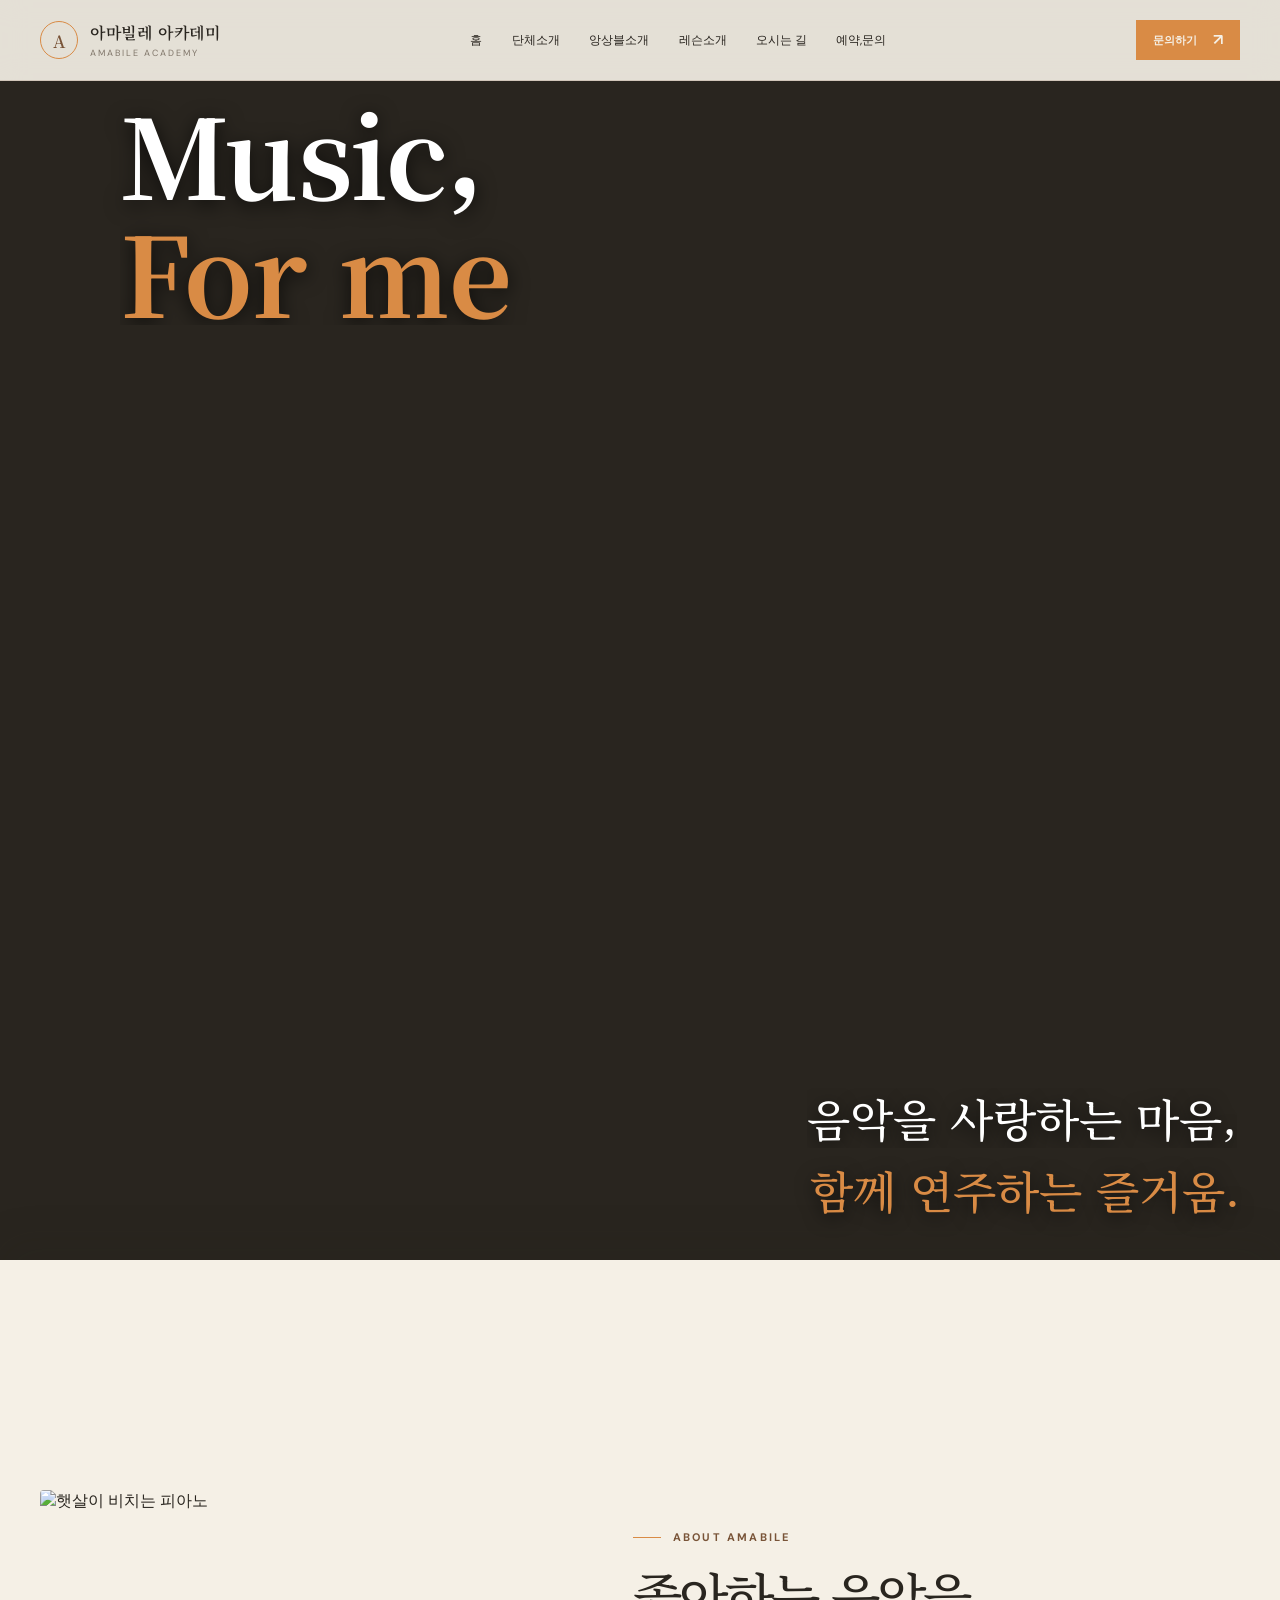
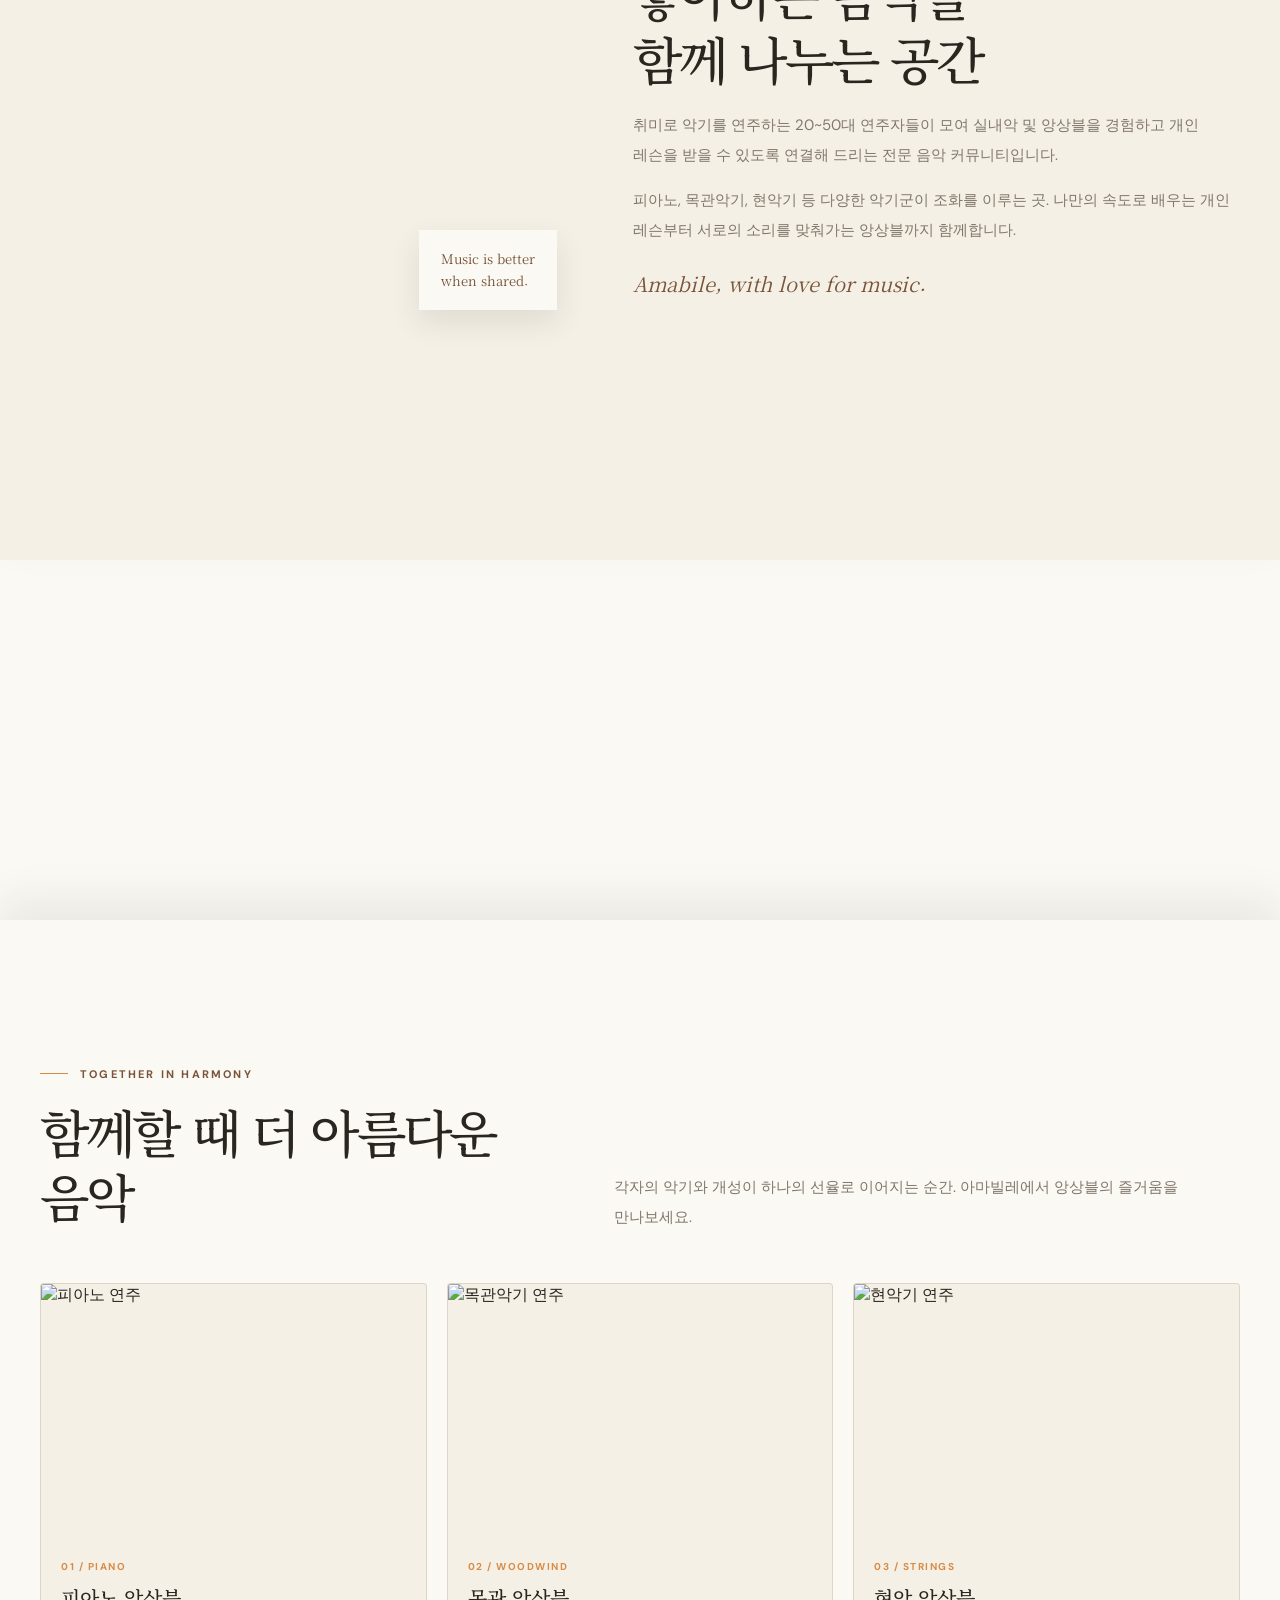
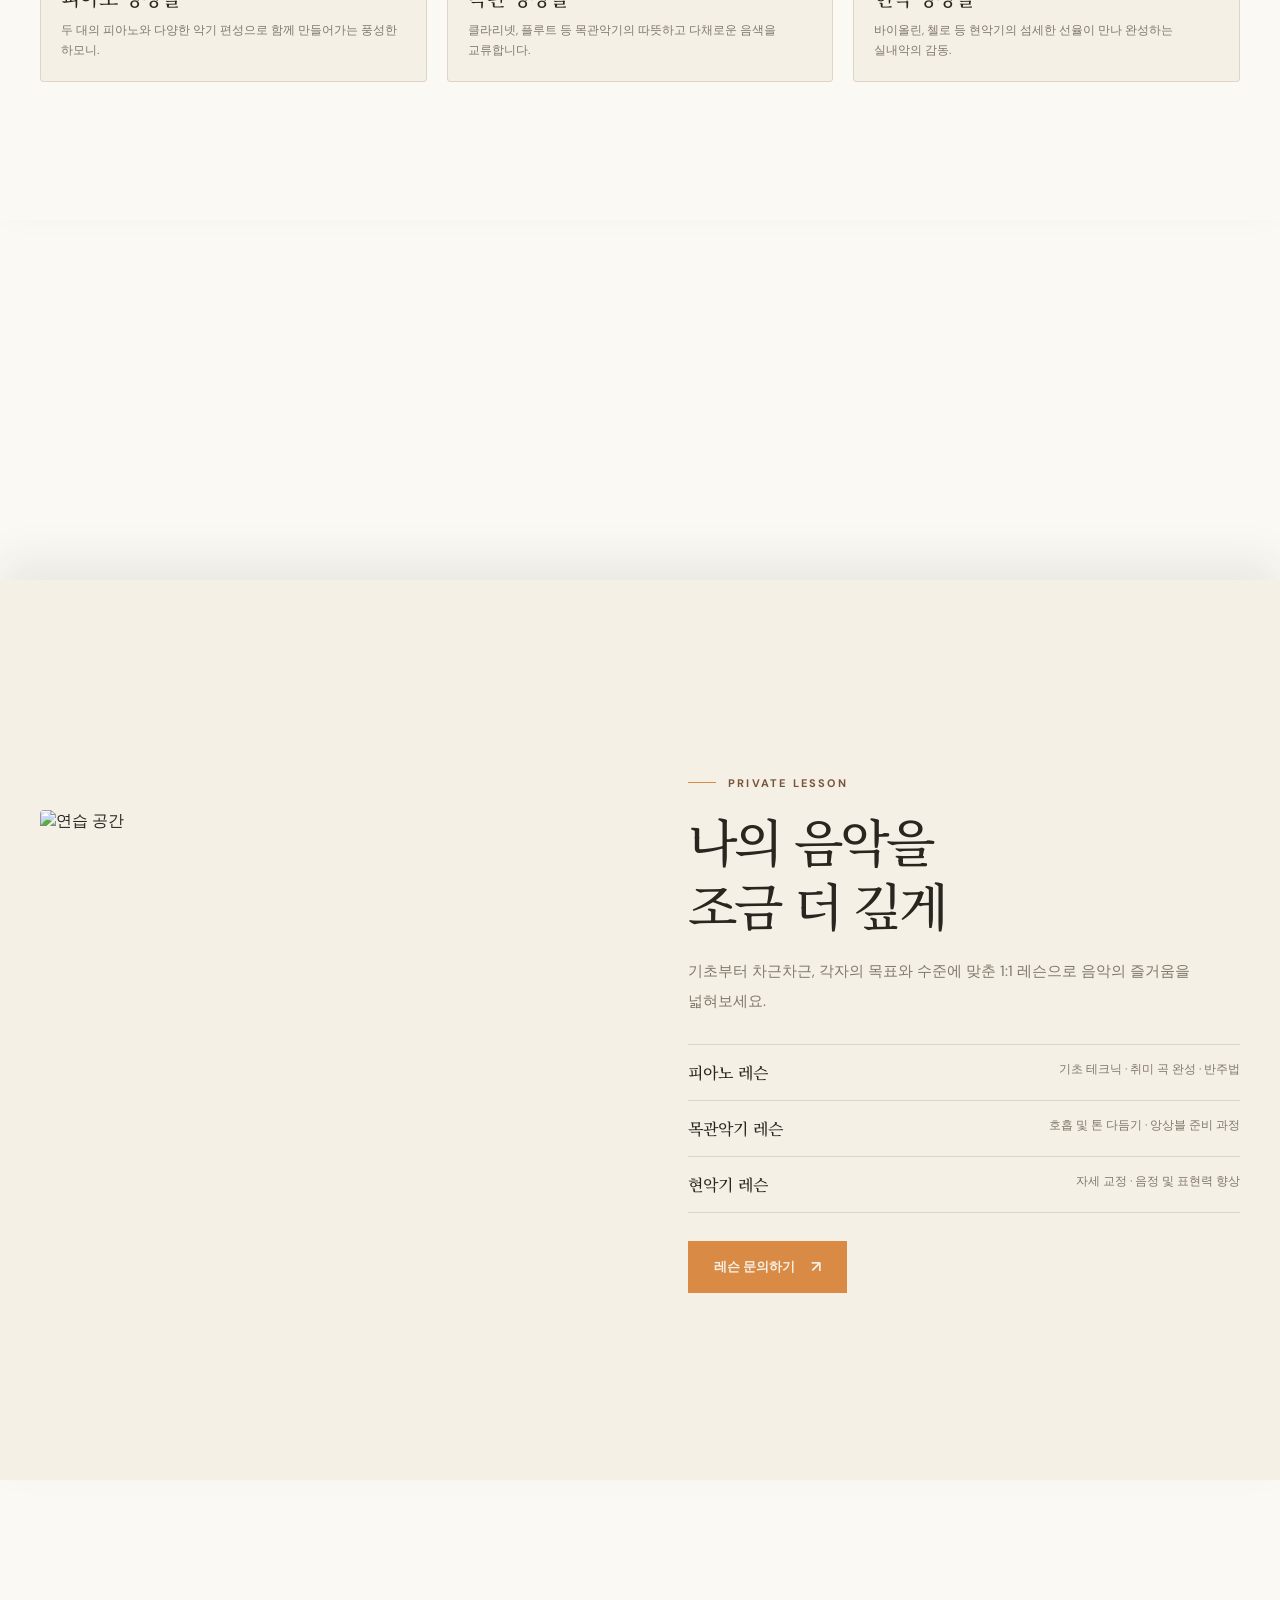
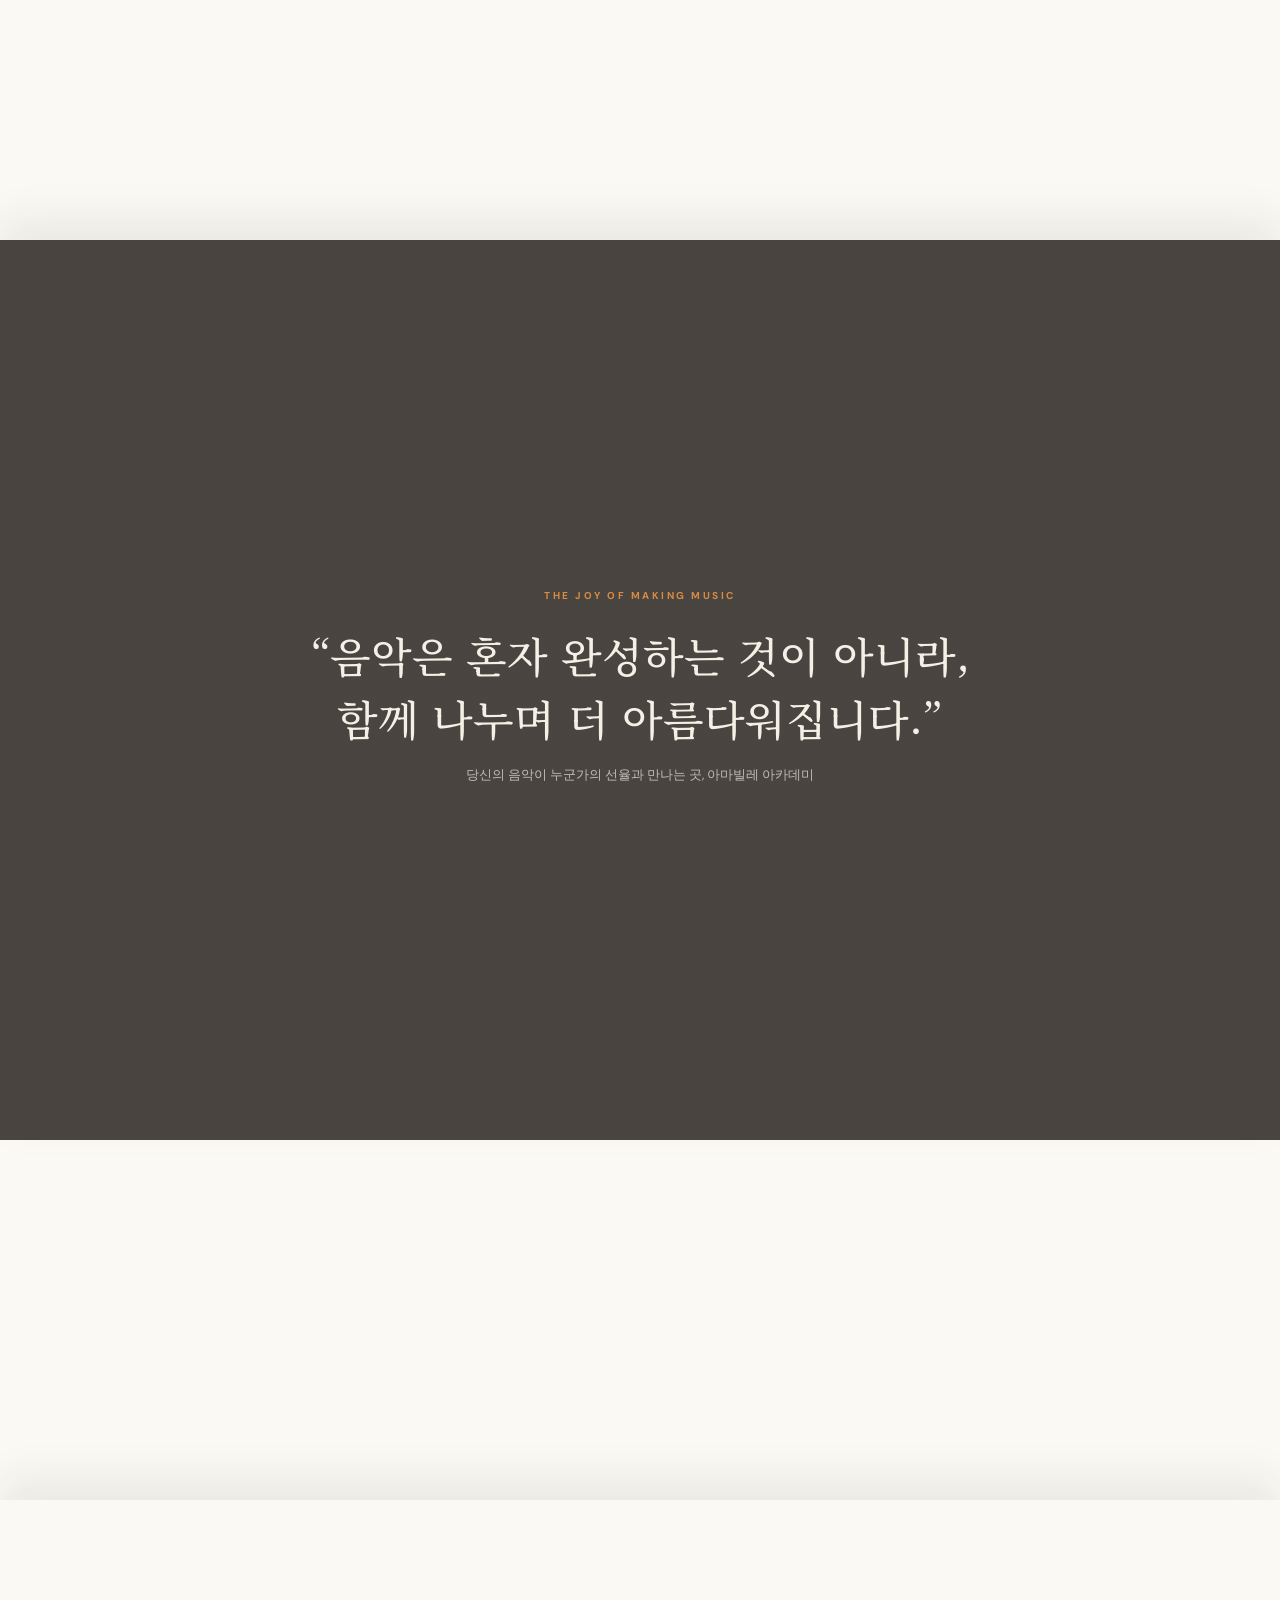
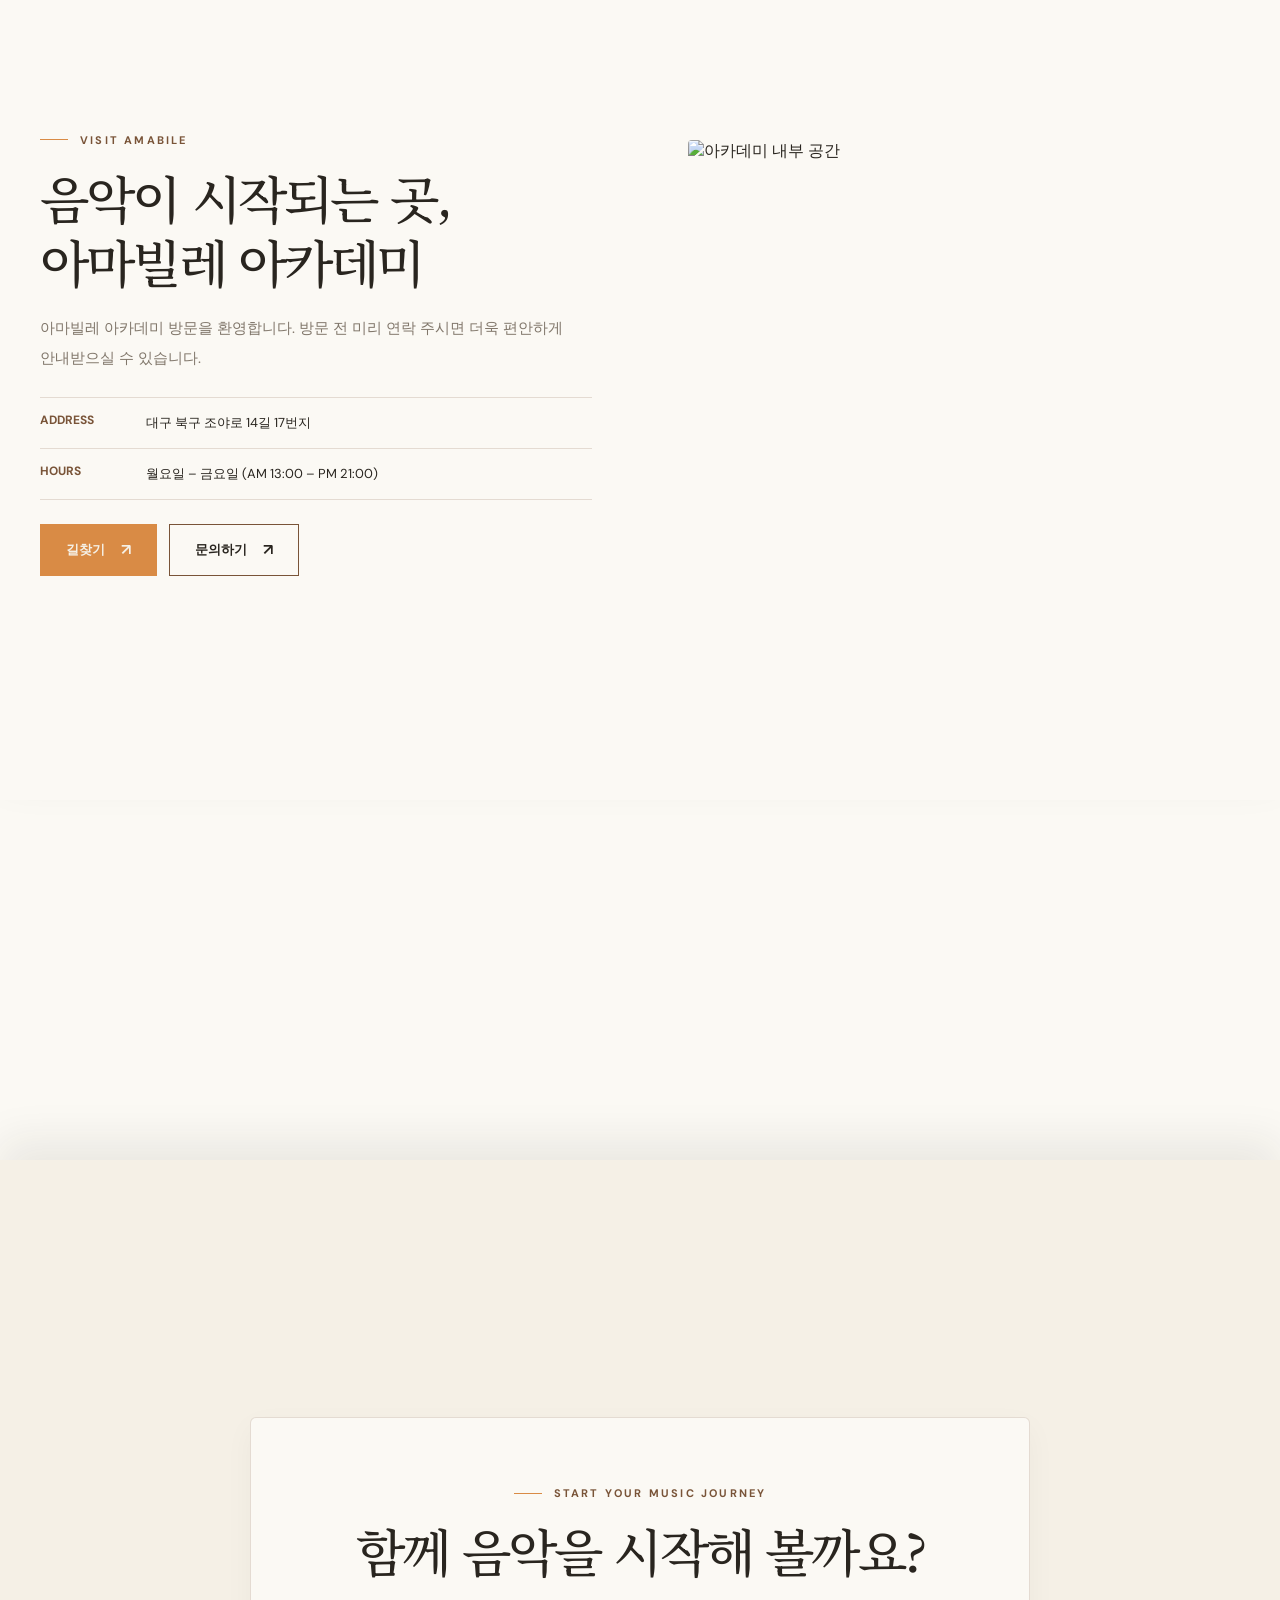
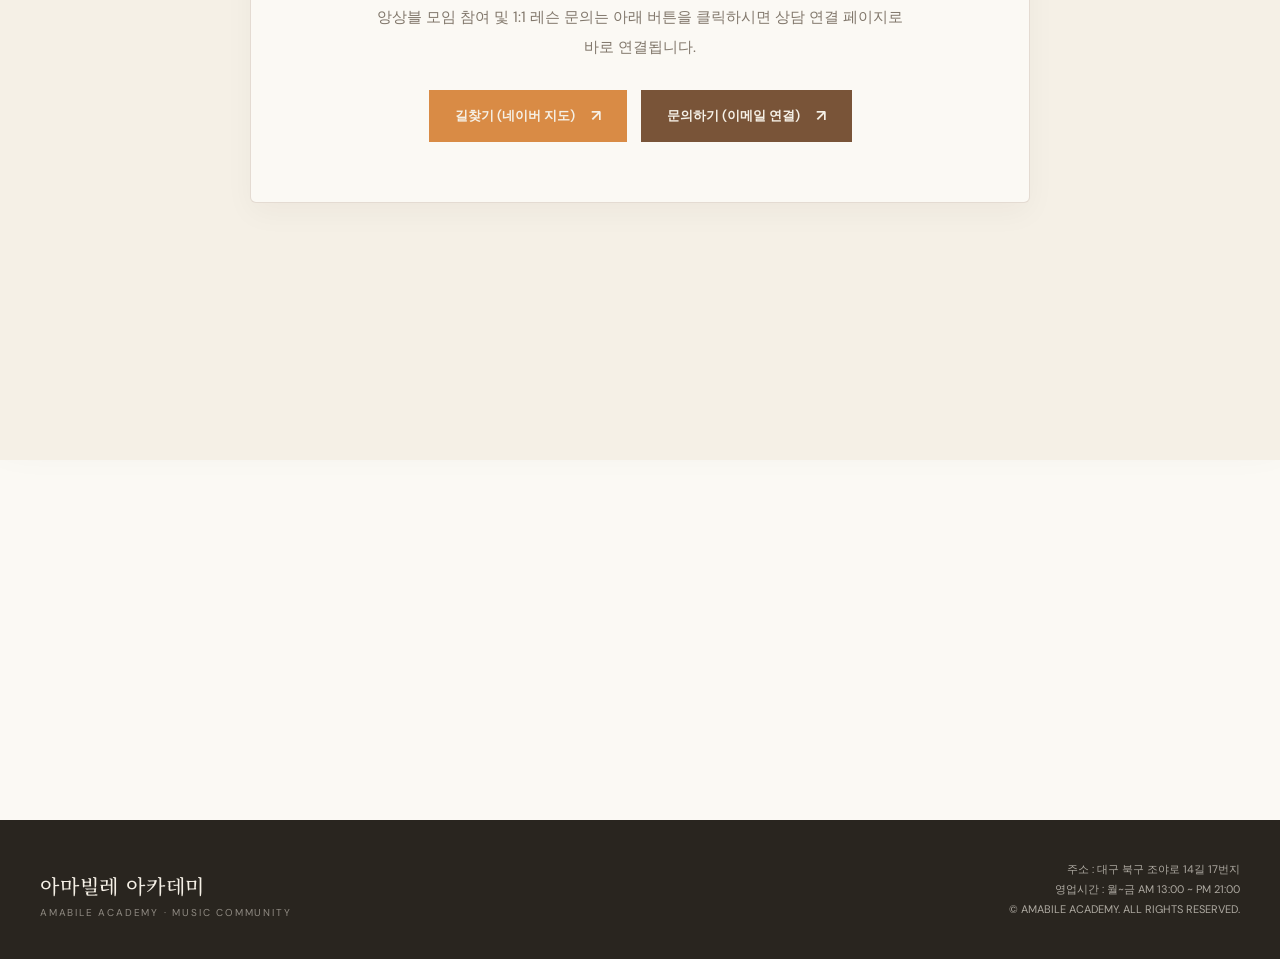
==== index2.html @ b3dcb55d "first commit" ====
<!DOCTYPE html>
<html lang="ko">
<head>
  <meta charset="UTF-8">
  <meta name="viewport" content="width=device-width, initial-scale=1.0">
  <meta name="description" content="아마빌레 아카데미 - 함께 연주하고 배우며 음악을 즐기는 공간">
  <title>아마빌레 아카데미 | AMABILE ACADEMY</title>
  <style>
    @import url('https://fonts.googleapis.com/css2?family=DM+Sans:ital,wght@0,400;0,500;0,700;0,900;1,400&family=Noto+Serif+KR:wght@400;500;600;700;900&display=swap');

    :root {
      --ivory: #F5F0E6;
      --paper: #FBF9F4;
      --charcoal-brown: #29251F;
      --wood-brown: #795438;
      --amber-orange: #D98B45;
      --muted: #81776B;
      --line: rgba(121, 84, 56, .18);
      --serif: "Noto Serif KR", serif;
      --sans: "DM Sans", "Noto Sans KR", sans-serif;
    }

    * { box-sizing: border-box; }
    html { scroll-behavior: smooth; }
    body {
      margin: 0;
      color: var(--charcoal-brown);
      background: var(--paper);
      font-family: var(--sans);
      word-break: keep-all;
      overflow-x: hidden;
    }
    a { color: inherit; text-decoration: none; }
    img { display: block; width: 100%; object-fit: cover; }
    .wrap { width: min(1200px, calc(100% - 64px)); margin: 0 auto; }

    .eyebrow {
      display: inline-flex; align-items: center; gap: 12px;
      color: var(--wood-brown); font-size: 11px; letter-spacing: .2em;
      font-weight: 700; text-transform: uppercase;
    }
    .eyebrow::before { content: ""; width: 28px; height: 1px; background: var(--amber-orange); }

    .section-title {
      margin: 18px 0 20px; font: 500 clamp(32px, 4vw, 54px)/1.25 var(--serif);
      letter-spacing: -.055em; color: var(--charcoal-brown);
    }
    .section-copy { color: var(--muted); font-size: 15px; line-height: 2; }

    .button {
      display: inline-flex; justify-content: center; align-items: center; gap: 16px;
      min-height: 52px; padding: 0 25px; border: 1px solid var(--wood-brown);
      background: var(--wood-brown); color: var(--ivory); font-size: 13px; font-weight: 600;
      transition: .25s ease; cursor: pointer;
    }
    .button:hover { background: var(--amber-orange); border-color: var(--amber-orange); transform: translateY(-3px); }
    .button.light { background: transparent; color: var(--charcoal-brown); }
    .button.light:hover { color: var(--ivory); background: var(--charcoal-brown); border-color: var(--charcoal-brown); }
    .button.accent { background: var(--amber-orange); border-color: var(--amber-orange); }
    .button.accent:hover { background: var(--wood-brown); border-color: var(--wood-brown); }
    .arrow { font-size: 16px; line-height: 1; }

    /* FIXED HEADER */
    .header {
      position: fixed; top: 0; left: 0; width: 100%; z-index: 100;
      background: rgba(245, 240, 230, .92); border-bottom: 1px solid var(--line);
      backdrop-filter: blur(14px);
    }
    .header-inner {
      min-height: 80px; display: flex; justify-content: space-between;
      align-items: center; gap: 28px;
    }
    .brand { display: flex; align-items: center; gap: 12px; flex-shrink: 0; }
    .brand-mark {
      width: 38px; height: 38px; display: grid; place-items: center;
      border: 1px solid var(--amber-orange); border-radius: 50%;
      color: var(--wood-brown); font: 600 17px var(--serif);
    }
    .brand-name { font: 600 16px var(--serif); letter-spacing: .04em; color: var(--charcoal-brown); }
    .brand-sub { display: block; margin-top: 3px; color: var(--muted); font: 9px var(--sans); letter-spacing: .22em; }
    .nav { display: flex; align-items: center; gap: clamp(15px, 2.3vw, 32px); }
    .nav a { position: relative; font-size: 12px; color: var(--charcoal-brown); transition: color .2s; white-space: nowrap; padding: 8px 0; }
    .nav a::after {
      content: ""; position: absolute; left: 0; bottom: 2px; width: 100%; height: 1px;
      background: var(--amber-orange); transform: scaleX(0); transform-origin: right; transition: transform .35s ease;
    }
    .nav a:hover::after { transform: scaleX(1); transform-origin: left; }
    .nav a:hover { color: var(--amber-orange); }
    .header-cta { min-height: 40px; padding: 0 16px; font-size: 11px; white-space: nowrap; }

    /* ===================================================
       OSPLY-STYLE PURE CSS PINNED SCREEN STACKING
       =================================================== */
    .pin-track {
      position: relative;
      height: 140vh;
    }

    .pinned-section {
      position: sticky;
      top: 0;
      height: 100vh;
      width: 100%;
      overflow: hidden;
      display: flex;
      box-shadow: 0 -20px 40px rgba(41, 37, 31, 0.08);
    }

    #home-track { z-index: 1; }
    #about-track { z-index: 2; }
    #ensemble-track { z-index: 3; }
    #lesson-track { z-index: 4; }
    #quote-track { z-index: 5; }
    #location-track { z-index: 6; }
    #contact-track { z-index: 7; }

    /* ===================================================
       1. HERO SECTION (FULL SCREEN EDGE-TO-EDGE MUSIC MASK)
       =================================================== */
    .hero {
      color: #FFF;
      background: var(--charcoal-brown);
      width: 100%; height: 100%;
      position: relative;
    }

    /* [요청 1 반영] M의 왼쪽 끝과 C의 오른쪽 끝이 화면 양 끝에 딱 맞도록 극대화된 MUSIC 글자 */
    .music-giant-container {
      position: absolute;
      inset: 0;
      display: flex;
      justify-content: center;
      align-items: center;
      z-index: 1;
      pointer-events: none;
      width: 100vw;
    }

    .music-giant-text {
      font-family: 'DM Sans', sans-serif;
      font-weight: 900;
      /* M과 C의 양끝이 뷰포트 가장자리에 닿는 초대형 크기 및 꽉 채움 비율 */
      font-size: clamp(280px, 50vw, 750px);
      line-height: 0.7;
      letter-spacing: -0.07em;
      text-transform: uppercase;
      text-align: center;
      width: 100vw;

      /* Pure CSS Background Clip Hack */
      background-size: cover;
      background-position: center;
      -webkit-background-clip: text;
      -webkit-text-fill-color: transparent;
      background-clip: text;
      color: transparent;

      /* 2초 주기로 4장의 고화질 사진이 무한 교체되는 애니메이션 */
      animation: giantBgSlide 8s infinite ease-in-out;
    }

    @keyframes giantBgSlide {
      0%, 20% {
        background-image: url("https://images.unsplash.com/photo-1520523839897-bd0b52f945a0?auto=format&fit=crop&w=2200&q=88");
      }
      25%, 45% {
        background-image: url("https://images.unsplash.com/photo-1507838153414-b4b713384a76?auto=format&fit=crop&w=2200&q=88");
      }
      50%, 70% {
        background-image: url("https://images.unsplash.com/photo-1612225330812-01a9c6b355ec?auto=format&fit=crop&w=2200&q=88");
      }
      75%, 95% {
        background-image: url("https://images.unsplash.com/photo-1524368535928-5b5e00ddc76b?auto=format&fit=crop&w=2200&q=88");
      }
      100% {
        background-image: url("https://images.unsplash.com/photo-1520523839897-bd0b52f945a0?auto=format&fit=crop&w=2200&q=88");
      }
    }

    /* [요청 2 반영] 위젯 X축 우측 이동 (left: 120px) & 두 번째 줄 글자 크기를 첫 줄과 동일하게 조정 (110px) */
    .hero-top-left-widget {
      position: absolute;
      top: 100px; /* Y축 그대로 유지 */
      left: 120px; /* X축 우측으로 이동 */
      z-index: 10;
      text-align: left;
      color: #FFFFFF;
      font-family: var(--serif);
      pointer-events: none;
    }

    .fixed-music-title {
      font-size: 110px; /* 첫 번째 줄 110px */
      font-weight: 700;
      letter-spacing: -.02em;
      line-height: 0.95;
      text-shadow: 0 4px 20px rgba(0,0,0,0.7);
    }

    .rotating-text-box {
      margin-top: 10px;
      height: 110px; /* 첫 번째 줄과 동일한 높이 110px 지정 */
      overflow: hidden;
      position: relative;
    }

    .rotating-text-list {
      display: flex;
      flex-direction: column;
      animation: rotateTextLoop110px 8s infinite ease-in-out;
    }

    .rotating-item {
      height: 110px;
      line-height: 110px;
      font-family: var(--serif); /* 첫 번째 줄과 균형감 있는 폰트 서체 */
      font-size: 110px; /* 첫 번째 줄과 100% 동일한 글자 크기 */
      font-weight: 700;
      color: var(--amber-orange);
      letter-spacing: -.01em;
      text-shadow: 0 4px 20px rgba(0,0,0,0.7);
    }

    /* 110px 높이 단위로 2초 간격 순환하는 Keyframes */
    @keyframes rotateTextLoop110px {
      0%, 20% { transform: translateY(0); }
      25%, 45% { transform: translateY(-110px); }
      50%, 70% { transform: translateY(-220px); }
      75%, 95% { transform: translateY(-330px); }
      100% { transform: translateY(0); }
    }

    /* H1 문구: 오른쪽 하단 배치 & 스크롤 시 타이핑 반응 효과 */
    .hero-bottom-right-h1 {
      position: absolute;
      right: 40px;
      bottom: 40px;
      z-index: 5;
      text-align: right;
      max-width: 650px;
    }

    .hero-bottom-right-h1 h1 {
      margin: 0;
      font-family: var(--serif);
      font-size: clamp(24px, 3.5vw, 48px);
      font-weight: 500;
      line-height: 1.35;
      color: #FFFFFF;
      text-shadow: 0 4px 18px rgba(0,0,0,0.7);
    }

    .h1-line1 {
      display: inline-block;
      white-space: nowrap;
      overflow: hidden;
      border-right: 3px solid var(--amber-orange);
      width: 0;
      animation: typingLine 2.2s steps(16, end) 0.3s forwards, blinkCursor 0.75s step-end 3 forwards;
    }

    .h1-line2 {
      display: block;
      color: var(--amber-orange);
      font-style: normal;
      opacity: 0;
      transform: translateY(20px);
      animation: smoothFadeUp 1.6s cubic-bezier(0.16, 1, 0.3, 1) 2.0s forwards;
    }

    @keyframes typingLine { from { width: 0; } to { width: 100%; } }
    @keyframes blinkCursor { from, to { border-color: transparent; } 50% { border-color: var(--amber-orange); } }
    @keyframes smoothFadeUp { from { opacity: 0; transform: translateY(20px); } to { opacity: 1; transform: translateY(0); } }

    /* 2. ABOUT (단체소개) */
    .intro { background: var(--ivory); width: 100%; align-items: center; }
    .intro-grid { display: grid; grid-template-columns: .9fr 1.1fr; gap: 8%; align-items: center; }
    .intro-image { position: relative; height: 440px; }
    .intro-image img { height: 100%; border-radius: 4px; }
    .image-caption {
      position: absolute; right: -20px; bottom: 20px; padding: 18px 22px;
      background: var(--paper); color: var(--wood-brown); font: 13px/1.7 var(--serif);
      box-shadow: 0 12px 30px rgba(41,37,31,.1);
    }
    .intro-signature { margin-top: 24px; color: var(--wood-brown); font: italic 20px var(--serif); }

    /* 3. ENSEMBLE (앙상블소개) */
    .ensemble { background: var(--paper); width: 100%; align-items: center; }
    .section-head { display: flex; justify-content: space-between; align-items: end; gap: 30px; margin-bottom: 36px; }
    .ensemble-grid { display: grid; grid-template-columns: repeat(3, 1fr); gap: 20px; }
    .ensemble-card { overflow: hidden; background: var(--ivory); border-radius: 4px; transition: transform .4s ease; border: 1px solid var(--line); }
    .ensemble-card:hover { transform: translateY(-8px); }
    .ensemble-card img { height: 250px; }
    .card-info { padding: 20px; }
    .card-index { color: var(--amber-orange); font-size: 10px; letter-spacing: .15em; font-weight: 700; }
    .card-info h3 { margin: 8px 0; font: 500 20px var(--serif); color: var(--charcoal-brown); }
    .card-info p { margin: 0; color: var(--muted); font-size: 12px; line-height: 1.7; }

    /* 4. LESSON (레슨소개) */
    .lesson { background: var(--ivory); width: 100%; align-items: center; }
    .lesson-grid { display: grid; grid-template-columns: 1fr 1fr; gap: 8%; align-items: center; }
    .lesson-photo { height: 440px; }
    .lesson-photo img { height: 100%; border-radius: 4px; }
    .lesson-list { margin: 28px 0; border-top: 1px solid var(--line); }
    .lesson-item { display: flex; justify-content: space-between; padding: 16px 0; border-bottom: 1px solid var(--line); }
    .lesson-item strong { font: 500 16px var(--serif); color: var(--charcoal-brown); }
    .lesson-item span { color: var(--muted); font-size: 12px; }

    /* 5. QUOTE BANNER */
    .quote {
      width: 100%; text-align: center; color: var(--ivory); align-items: center;
      background: linear-gradient(rgba(41,37,31,.85), rgba(41,37,31,.85)),
      url("https://images.unsplash.com/photo-1511379938547-c1f69419868d?auto=format&fit=crop&w=1800&q=85") center/cover;
    }
    .quote small { color: var(--amber-orange); letter-spacing: .25em; font-size: 10px; font-weight: 700; }
    .quote blockquote { max-width: 800px; margin: 20px auto 16px; font: 500 clamp(24px, 3.5vw, 42px)/1.5 var(--serif); }
    .quote p { color: rgba(245,240,230,.7); font-size: 13px; }

    /* 6. LOCATION (오시는 길) */
    .location { background: var(--paper); width: 100%; align-items: center; }
    .contact-grid { display: grid; grid-template-columns: 1fr 1fr; gap: 8%; align-items: center; }
    .contact-photo { height: 420px; }
    .contact-photo img { height: 100%; border-radius: 4px; }
    .info-list { margin: 24px 0; border-top: 1px solid var(--line); }
    .info-row { display: grid; grid-template-columns: 90px 1fr; gap: 16px; padding: 14px 0; border-bottom: 1px solid var(--line); }
    .info-row b { color: var(--wood-brown); font-size: 12px; }
    .info-row span { color: var(--charcoal-brown); font-size: 13px; line-height: 1.7; }
    .contact-actions { display: flex; gap: 12px; margin-top: 24px; }

    /* 7. CONTACT & RESERVATION (예약,문의) */
    .contact-box { background: var(--ivory); width: 100%; text-align: center; align-items: center; }
    .contact-card {
      background: var(--paper); border: 1px solid var(--line); border-radius: 6px;
      padding: 60px 40px; max-width: 780px; margin: 0 auto;
      box-shadow: 0 10px 30px rgba(41,37,31,.04);
    }

    /* FOOTER */
    footer { position: relative; z-index: 10; padding: 40px 0; background: var(--charcoal-brown); color: var(--ivory); }
    .footer-inner { display: flex; justify-content: space-between; align-items: end; gap: 30px; }
    .footer-brand { font: 500 20px var(--serif); letter-spacing: .04em; }
    .footer-sub { margin-top: 6px; color: rgba(245,240,230,.5); font-size: 10px; letter-spacing: .18em; }
    .footer-right { color: rgba(245,240,230,.65); font-size: 11px; line-height: 1.8; text-align: right; }

    @media (max-width: 850px) {
      .pin-track { height: auto; }
      .pinned-section { position: relative; height: auto; padding: 100px 0 60px; min-height: 100vh; }
      .header-inner { flex-wrap: wrap; padding: 10px 0; }
      .nav { order: 3; width: 100%; overflow-x: auto; padding-bottom: 5px; }
      .intro-grid, .lesson-grid, .contact-grid, .ensemble-grid { grid-template-columns: 1fr; gap: 30px; }
      .ensemble-card img, .intro-image, .lesson-photo, .contact-photo { height: 260px; }
      .music-giant-text { font-size: 140px; }
      .hero-top-left-widget { top: 90px; left: 20px; }
      .fixed-music-title { font-size: 50px; }
      .rotating-text-box { height: 50px; }
      .rotating-item { height: 50px; line-height: 50px; font-size: 50px; }
      @keyframes rotateTextLoop110px {
        0%, 20% { transform: translateY(0); }
        25%, 45% { transform: translateY(-50px); }
        50%, 70% { transform: translateY(-100px); }
        75%, 95% { transform: translateY(-150px); }
        100% { transform: translateY(0); }
      }
      .hero-bottom-right-h1 { right: 20px; bottom: 30px; }
      .h1-line1 { white-space: normal; width: auto; border: 0; animation: none; }
      .h1-line2 { opacity: 1; transform: none; animation: none; }
    }
  </style>
</head>
<body>

  <!-- NAVIGATION HEADER -->
  <header class="header">
    <div class="wrap header-inner">
      <a class="brand" href="#home-track" aria-label="아마빌레 아카데미 홈">
        <span class="brand-mark">A</span>
        <span><span class="brand-name">아마빌레 아카데미</span><span class="brand-sub">AMABILE ACADEMY</span></span>
      </a>
      <nav class="nav" aria-label="주요 메뉴">
        <a href="#home-track">홈</a>
        <a href="#about-track">단체소개</a>
        <a href="#ensemble-track">앙상블소개</a>
        <a href="#lesson-track">레슨소개</a>
        <a href="#location-track">오시는 길</a>
        <a href="#contact-track">예약,문의</a>
      </nav>
      <a class="button header-cta accent" href="#contact-track">문의하기 <span class="arrow">↗</span></a>
    </div>
  </header>

  <!-- [요청 2 반영] X축을 오른쪽으로 이동(left: 120px)하고 두 번째 줄의 글자 크기를 첫 줄과 동일하게 맞춰 구현한 위젯 -->
  <div class="hero-top-left-widget">
    <div class="fixed-music-title">Music,</div>
    <div class="rotating-text-box">
      <div class="rotating-text-list">
        <div class="rotating-item">For me</div>
        <div class="rotating-item">For you</div>
        <div class="rotating-item">For us</div>
        <div class="rotating-item">The only one</div>
      </div>
    </div>
  </div>

  <main>
    <!-- SECTION 1: HERO (EDGE-TO-EDGE MUSIC TEXT & BOTTOM-RIGHT H1 TYPING) -->
    <div class="pin-track" id="home-track">
      <section class="pinned-section hero">

        <!-- [요청 1 반영] M의 왼쪽 끝과 C의 오른쪽 끝이 화면 가장자리에 닿는 초대형 MUSIC 마스킹 글자 -->
        <div class="music-giant-container">
          <div class="music-giant-text">MUSIC</div>
        </div>

        <!-- 오른쪽 하단 배치 H1 타이핑 효과 문구 -->
        <div class="hero-bottom-right-h1">
          <h1>
            <span class="h1-line1">음악을 사랑하는 마음,</span>
            <span class="h1-line2">함께 연주하는 즐거움.</span>
          </h1>
        </div>

      </section>
    </div>

    <!-- SECTION 2: ABOUT (단체소개) -->
    <div class="pin-track" id="about-track">
      <section class="pinned-section intro">
        <div class="wrap intro-grid">
          <div class="intro-image">
            <img src="https://images.unsplash.com/photo-1520523839897-bd0b52f945a0?auto=format&fit=crop&w=1100&q=85" alt="햇살이 비치는 피아노">
            <div class="image-caption">Music is better<br>when shared.</div>
          </div>
          <div class="intro-text">
            <span class="eyebrow">About Amabile</span>
            <h2 class="section-title">좋아하는 음악을<br>함께 나누는 공간</h2>
            <p class="section-copy">취미로 악기를 연주하는 20~50대 연주자들이 모여 실내악 및 앙상블을 경험하고 개인 레슨을 받을 수 있도록 연결해 드리는 전문 음악 커뮤니티입니다.</p>
            <p class="section-copy">피아노, 목관악기, 현악기 등 다양한 악기군이 조화를 이루는 곳. 나만의 속도로 배우는 개인 레슨부터 서로의 소리를 맞춰가는 앙상블까지 함께합니다.</p>
            <div class="intro-signature">Amabile, with love for music.</div>
          </div>
        </div>
      </section>
    </div>

    <!-- SECTION 3: ENSEMBLE (앙상블소개) -->
    <div class="pin-track" id="ensemble-track">
      <section class="pinned-section ensemble">
        <div class="wrap">
          <div class="section-head">
            <div>
              <span class="eyebrow">Together in harmony</span>
              <h2 class="section-title">함께할 때 더 아름다운 음악</h2>
            </div>
            <p class="section-copy">각자의 악기와 개성이 하나의 선율로 이어지는 순간. 아마빌레에서 앙상블의 즐거움을 만나보세요.</p>
          </div>
          <div class="ensemble-grid">
            <article class="ensemble-card">
              <img src="https://images.unsplash.com/photo-1514119412350-e174d90d280e?auto=format&fit=crop&w=1000&q=85" alt="피아노 연주">
              <div class="card-info"><span class="card-index">01 / PIANO</span><h3>피아노 앙상블</h3><p>두 대의 피아노와 다양한 악기 편성으로 함께 만들어가는 풍성한 하모니.</p></div>
            </article>
            <article class="ensemble-card">
              <img src="https://images.unsplash.com/photo-1524368535928-5b5e00ddc76b?auto=format&fit=crop&w=900&q=85" alt="목관악기 연주">
              <div class="card-info"><span class="card-index">02 / WOODWIND</span><h3>목관 앙상블</h3><p>클라리넷, 플루트 등 목관악기의 따뜻하고 다채로운 음색을 교류합니다.</p></div>
            </article>
            <article class="ensemble-card">
              <img src="https://images.unsplash.com/photo-1519683109079-d5f539e1542f?auto=format&fit=crop&w=900&q=85" alt="현악기 연주">
              <div class="card-info"><span class="card-index">03 / STRINGS</span><h3>현악 앙상블</h3><p>바이올린, 첼로 등 현악기의 섬세한 선율이 만나 완성하는 실내악의 감동.</p></div>
            </article>
          </div>
        </div>
      </section>
    </div>

    <!-- SECTION 4: LESSON (레슨소개) -->
    <div class="pin-track" id="lesson-track">
      <section class="pinned-section lesson">
        <div class="wrap lesson-grid">
          <div class="lesson-photo">
            <img src="https://images.unsplash.com/photo-1507874457470-272b3c8d8ee2?auto=format&fit=crop&w=1100&q=85" alt="연습 공간">
          </div>
          <div>
            <span class="eyebrow">Private Lesson</span>
            <h2 class="section-title">나의 음악을<br>조금 더 깊게</h2>
            <p class="section-copy">기초부터 차근차근, 각자의 목표와 수준에 맞춘 1:1 레슨으로 음악의 즐거움을 넓혀보세요.</p>
            <div class="lesson-list">
              <div class="lesson-item"><strong>피아노 레슨</strong><span>기초 테크닉 · 취미 곡 완성 · 반주법</span></div>
              <div class="lesson-item"><strong>목관악기 레슨</strong><span>호흡 및 톤 다듬기 · 앙상블 준비 과정</span></div>
              <div class="lesson-item"><strong>현악기 레슨</strong><span>자세 교정 · 음정 및 표현력 향상</span></div>
            </div>
            <a class="button accent" href="#contact-track">레슨 문의하기 <span class="arrow">↗</span></a>
          </div>
        </div>
      </section>
    </div>

    <!-- SECTION 5: QUOTE BANNER -->
    <div class="pin-track" id="quote-track">
      <section class="pinned-section quote">
        <div class="wrap">
          <small>THE JOY OF MAKING MUSIC</small>
          <blockquote>“음악은 혼자 완성하는 것이 아니라,<br>함께 나누며 더 아름다워집니다.”</blockquote>
          <p>당신의 음악이 누군가의 선율과 만나는 곳, 아마빌레 아카데미</p>
        </div>
      </section>
    </div>

    <!-- SECTION 6: LOCATION (오시는 길) -->
    <div class="pin-track" id="location-track">
      <section class="pinned-section location">
        <div class="wrap contact-grid">
          <div>
            <span class="eyebrow">Visit Amabile</span>
            <h2 class="section-title">음악이 시작되는 곳,<br>아마빌레 아카데미</h2>
            <p class="section-copy">아마빌레 아카데미 방문을 환영합니다. 방문 전 미리 연락 주시면 더욱 편안하게 안내받으실 수 있습니다.</p>
            <div class="info-list">
              <div class="info-row"><b>ADDRESS</b><span>대구 북구 조야로 14길 17번지</span></div>
              <div class="info-row"><b>HOURS</b><span>월요일 – 금요일 (AM 13:00 – PM 21:00)</span></div>
            </div>
            <div class="contact-actions">
              <a class="button accent" href="https://map.naver.com/v5/search/%EB%8C%80%EA%B5%AC%20%EB%B6%81%EA%B5%AC%20%EC%A1%B0%EC%95%BD%EB%A1%9C14%EA%B8%B8%2017" target="_blank" rel="noopener">길찾기 <span class="arrow">↗</span></a>
              <a class="button light" href="#contact-track">문의하기 <span class="arrow">↗</span></a>
            </div>
          </div>
          <div class="contact-photo">
            <img src="https://images.unsplash.com/photo-1465847899084-d164df4dedc6?auto=format&fit=crop&w=1100&q=85" alt="아카데미 내부 공간">
          </div>
        </div>
      </section>
    </div>

    <!-- SECTION 7: RESERVATION & CONTACT (예약,문의) -->
    <div class="pin-track" id="contact-track">
      <section class="pinned-section contact-box">
        <div class="wrap">
          <div class="contact-card">
            <span class="eyebrow">Start your music journey</span>
            <h2 class="section-title">함께 음악을 시작해 볼까요?</h2>
            <p class="section-copy" style="max-width:540px; margin:0 auto 28px">앙상블 모임 참여 및 1:1 레슨 문의는 아래 버튼을 클릭하시면 상담 연결 페이지로 바로 연결됩니다.</p>
            <div style="display:flex; justify-content:center; gap:14px; flex-wrap:wrap;">
              <a class="button accent" href="https://map.naver.com/v5/search/%EB%8C%80%EA%B5%AC%20%EB%B6%81%EA%B5%AC%20%EC%A1%B0%EC%95%BD%EB%A1%9C14%EA%B8%B8%2017" target="_blank" rel="noopener">길찾기 (네이버 지도) <span class="arrow">↗</span></a>
              <a class="button" href="mailto:contact@amabile.academy">문의하기 (이메일 연결) <span class="arrow">↗</span></a>
            </div>
          </div>
        </div>
      </section>
    </div>
  </main>

  <footer>
    <div class="wrap footer-inner">
      <div>
        <div class="footer-brand">아마빌레 아카데미</div>
        <div class="footer-sub">AMABILE ACADEMY · MUSIC COMMUNITY</div>
      </div>
      <div class="footer-right">
        주소 : 대구 북구 조야로 14길 17번지<br>
        영업시간 : 월~금 AM 13:00 ~ PM 21:00<br>
        © AMABILE ACADEMY. ALL RIGHTS RESERVED.
      </div>
    </div>
  </footer>
</body>
</html>
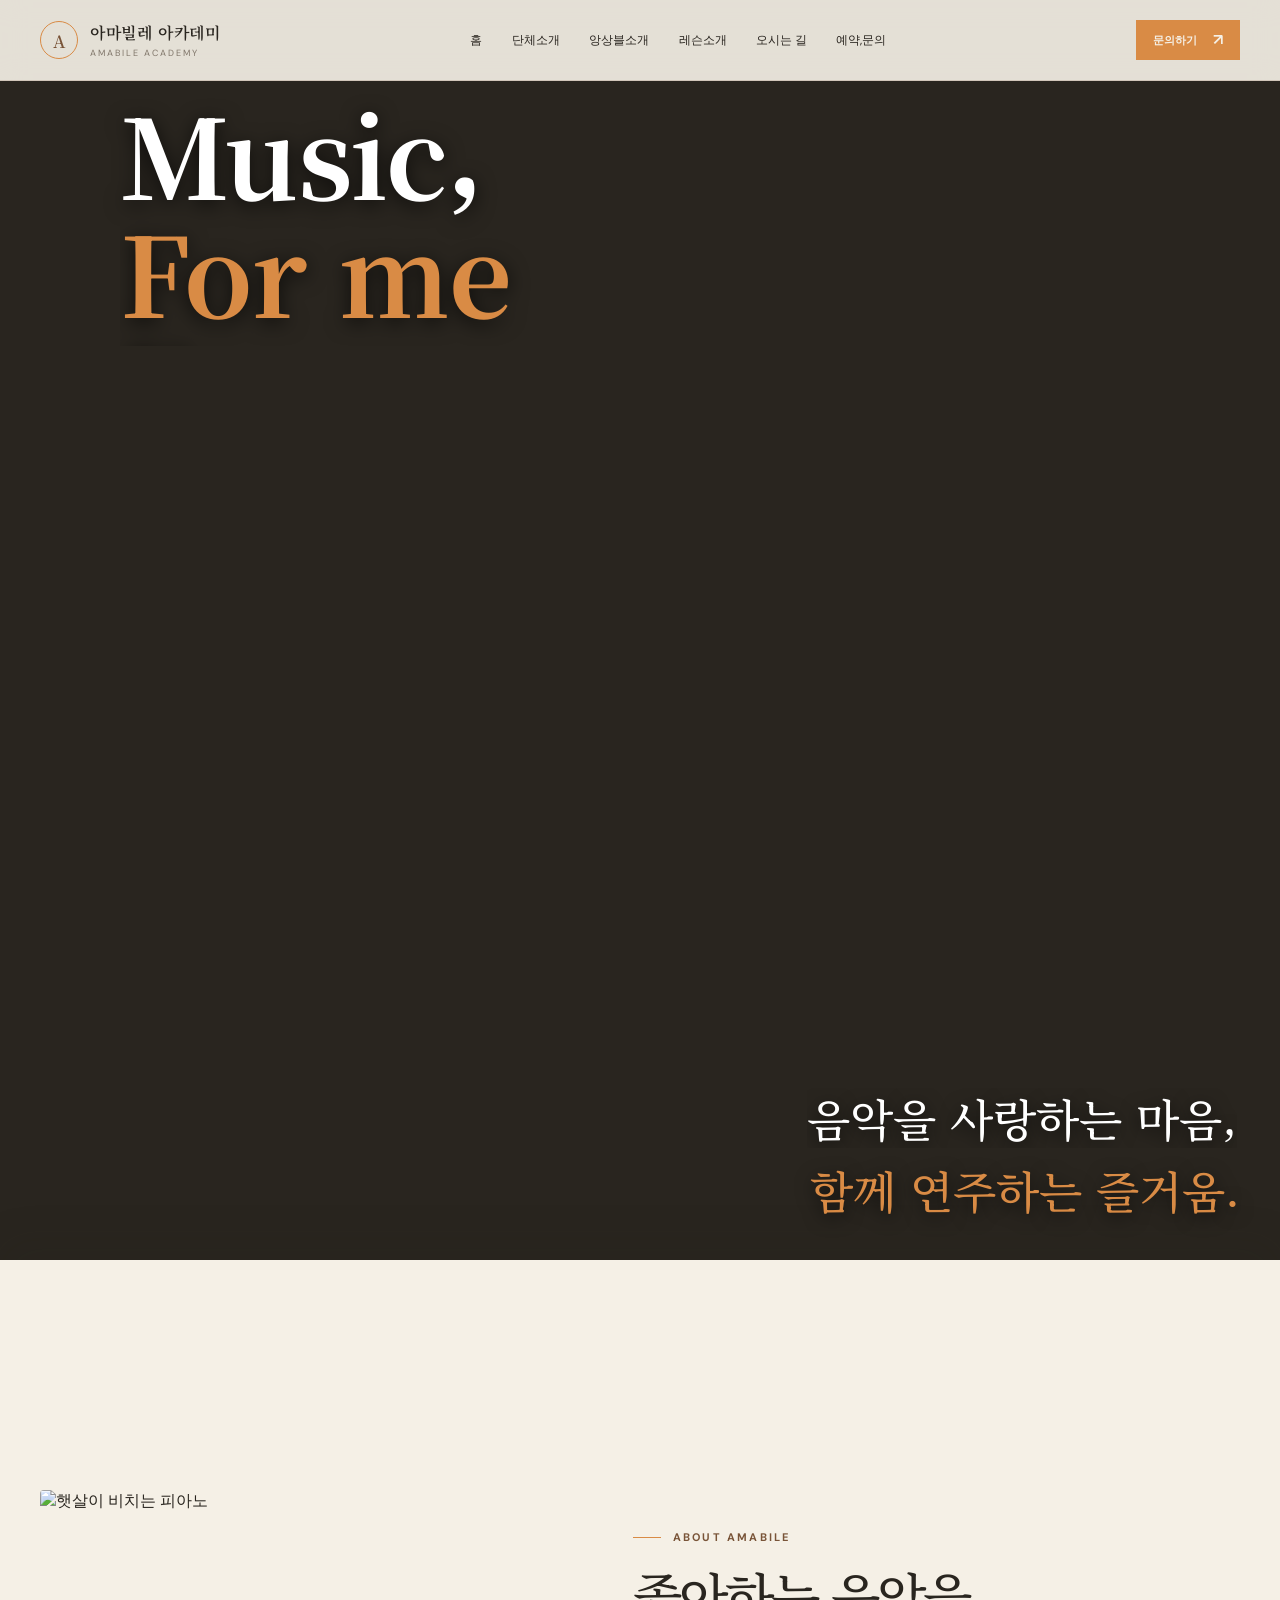
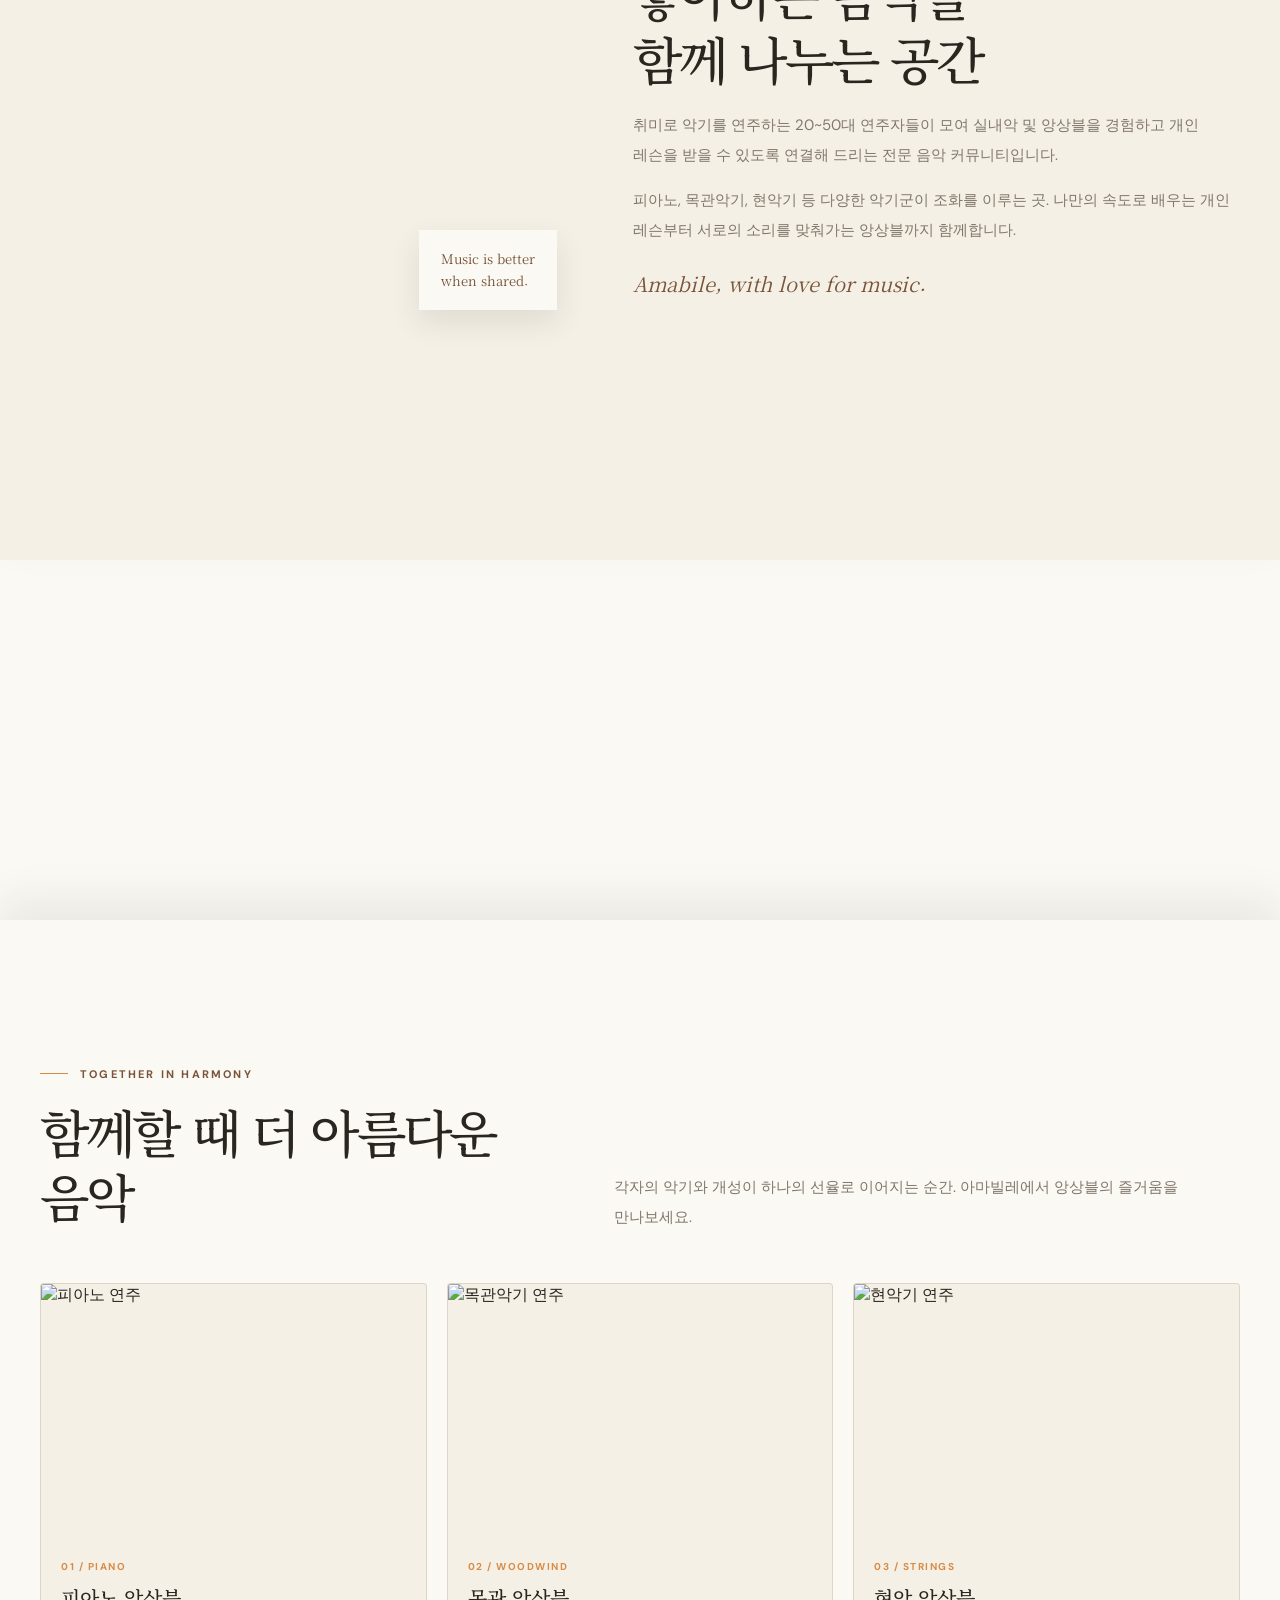
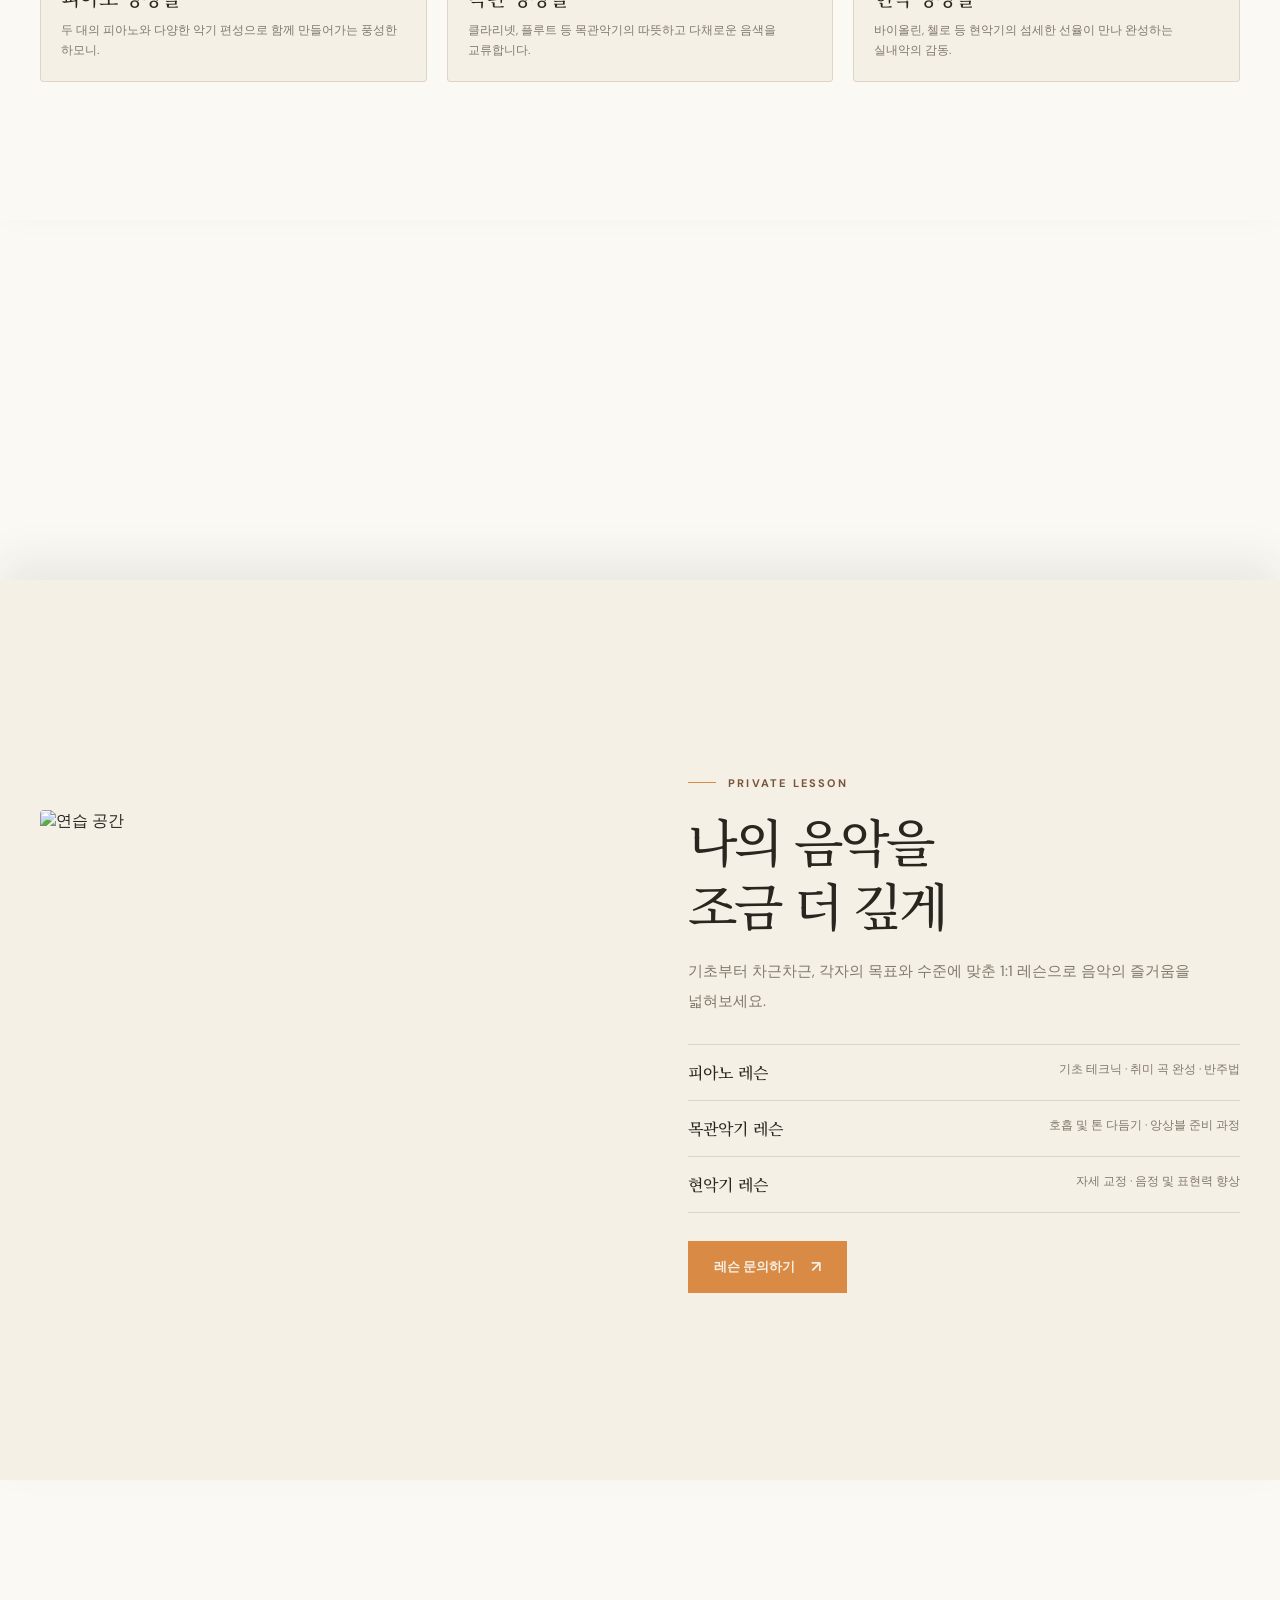
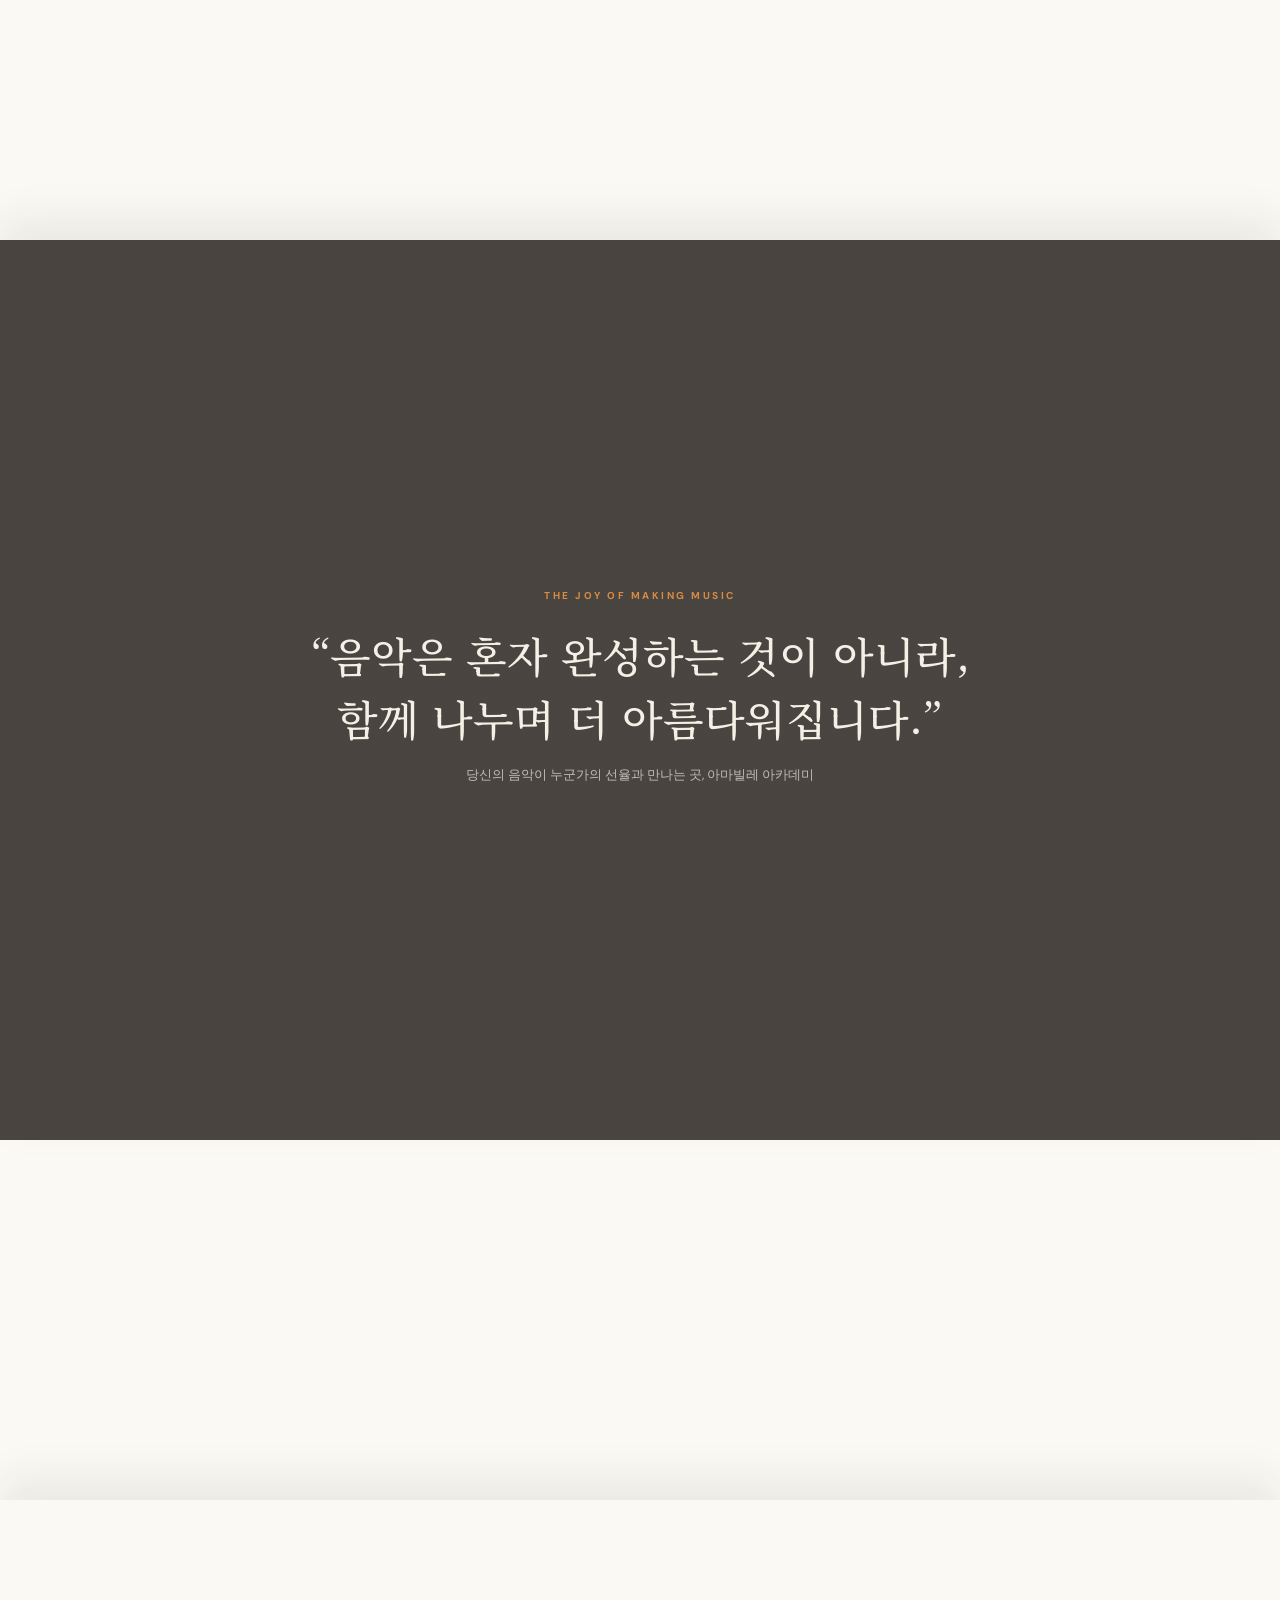
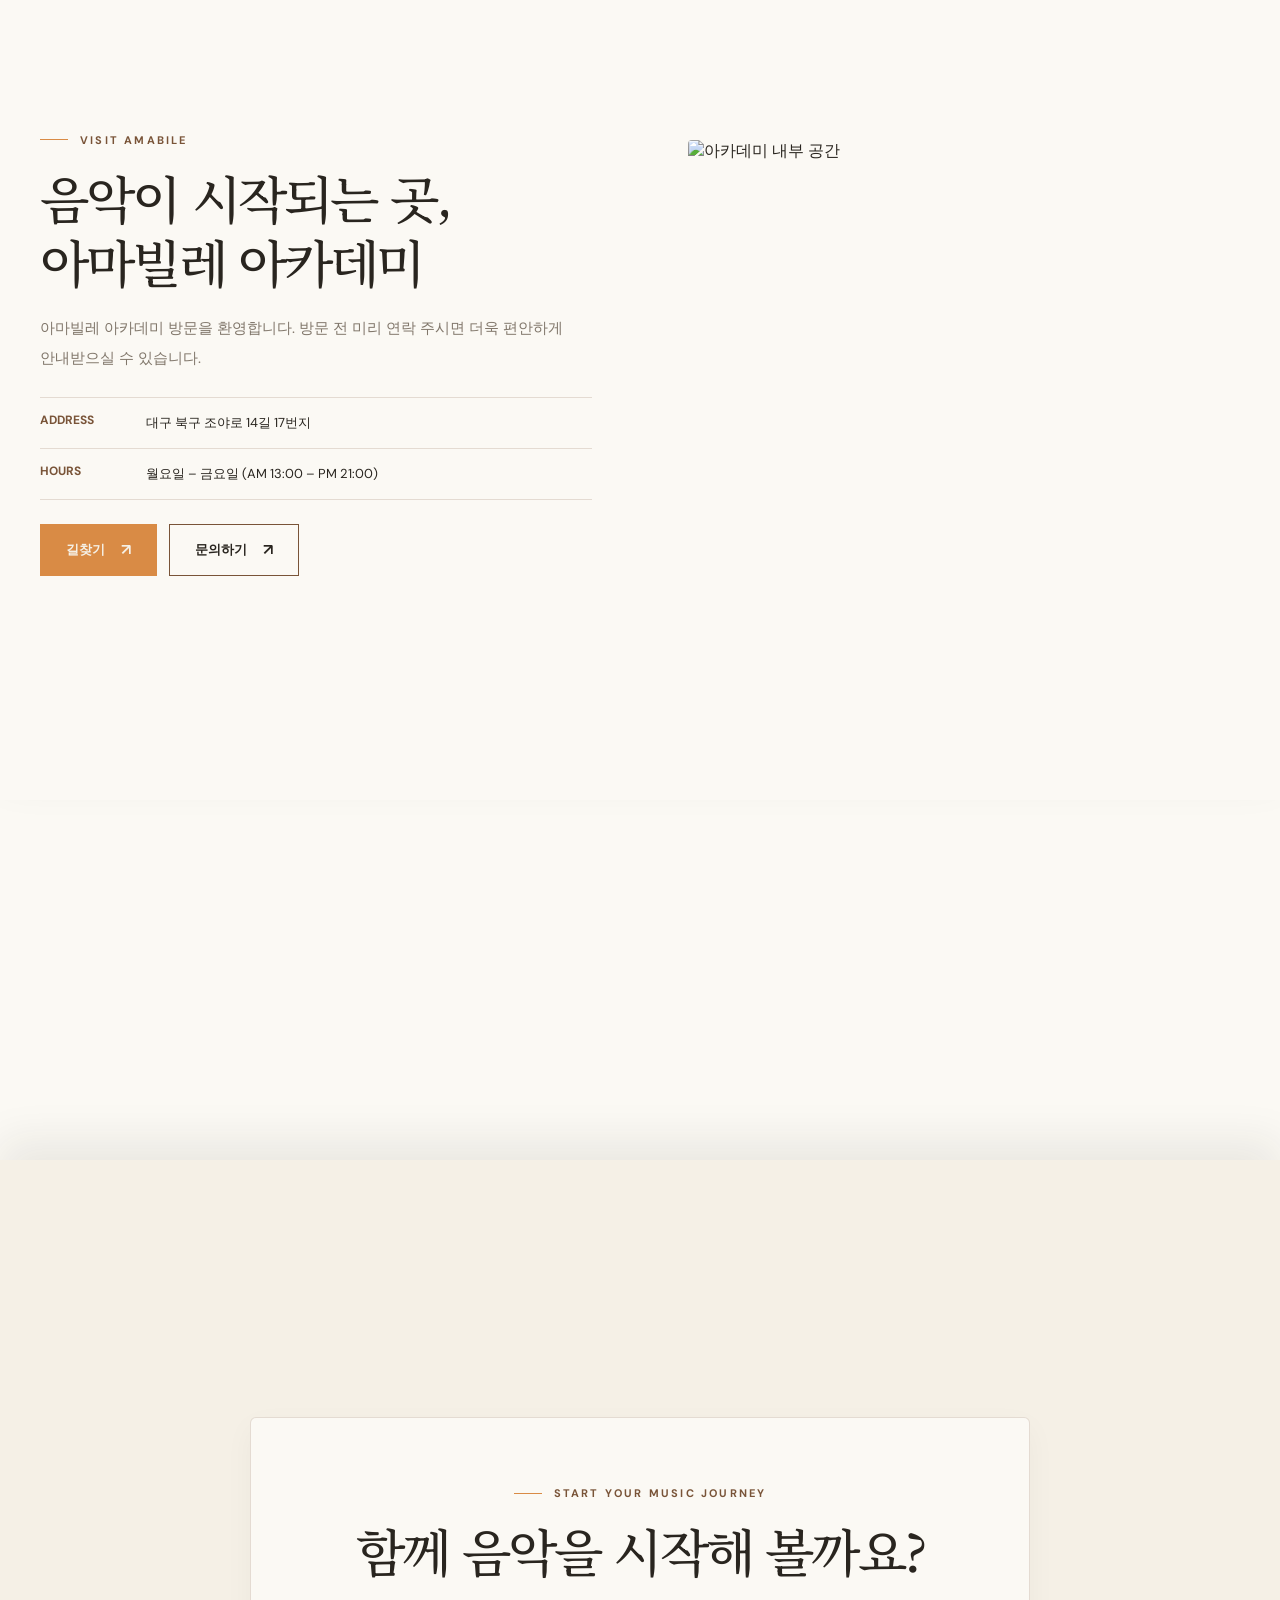
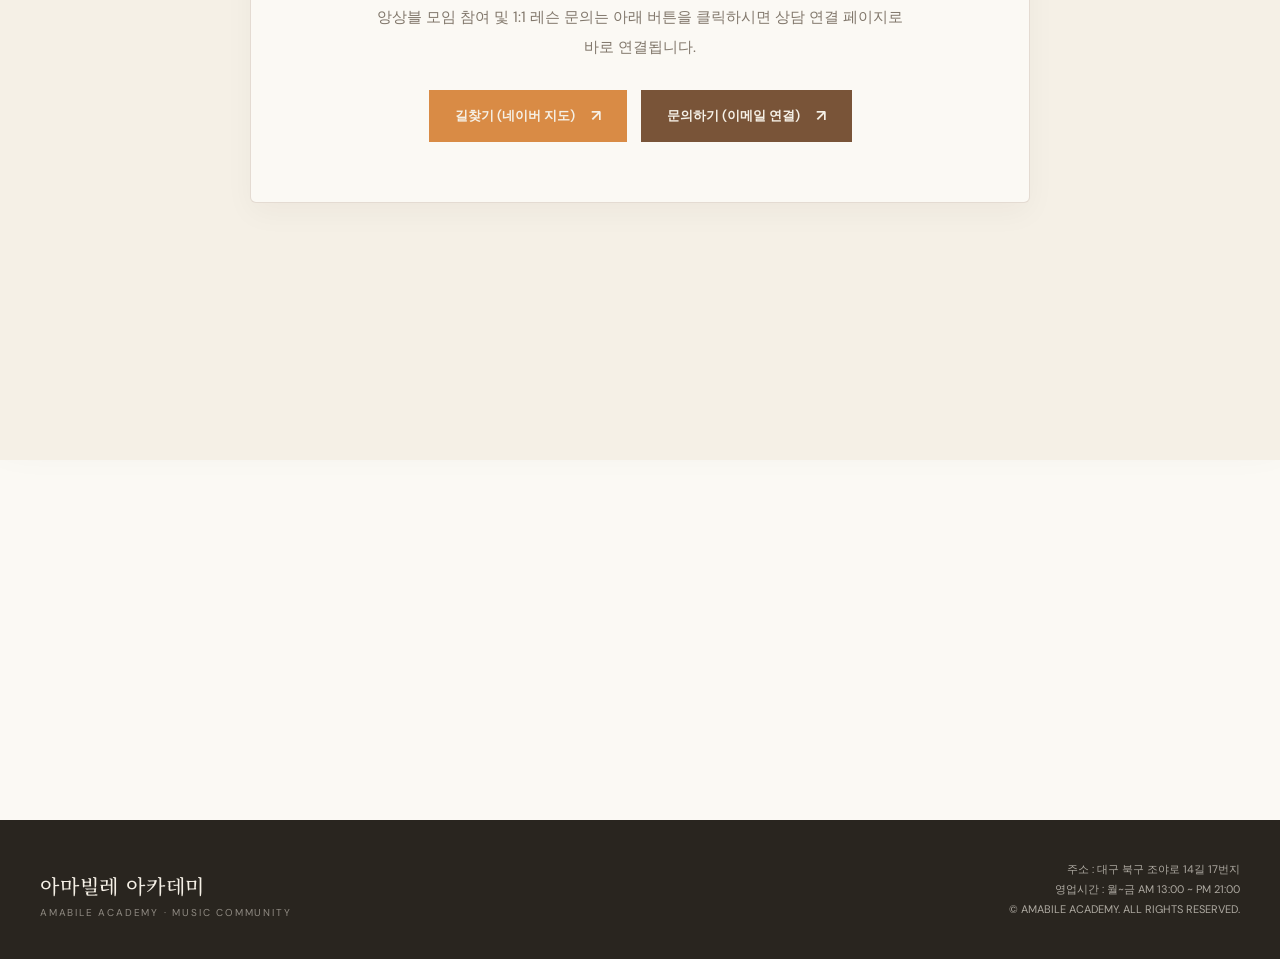
==== commit 7619d664: "Update index2.html" ====
--- a/index2.html
+++ b/index2.html
@@ -199,7 +199,7 @@
 
     .rotating-text-box {
       margin-top: 10px;
-      height: 110px; /* 첫 번째 줄과 동일한 높이 110px 지정 */
+      height: 131px; /* 첫 번째 줄과 동일한 높이 110px 지정 */
       overflow: hidden;
       position: relative;
     }
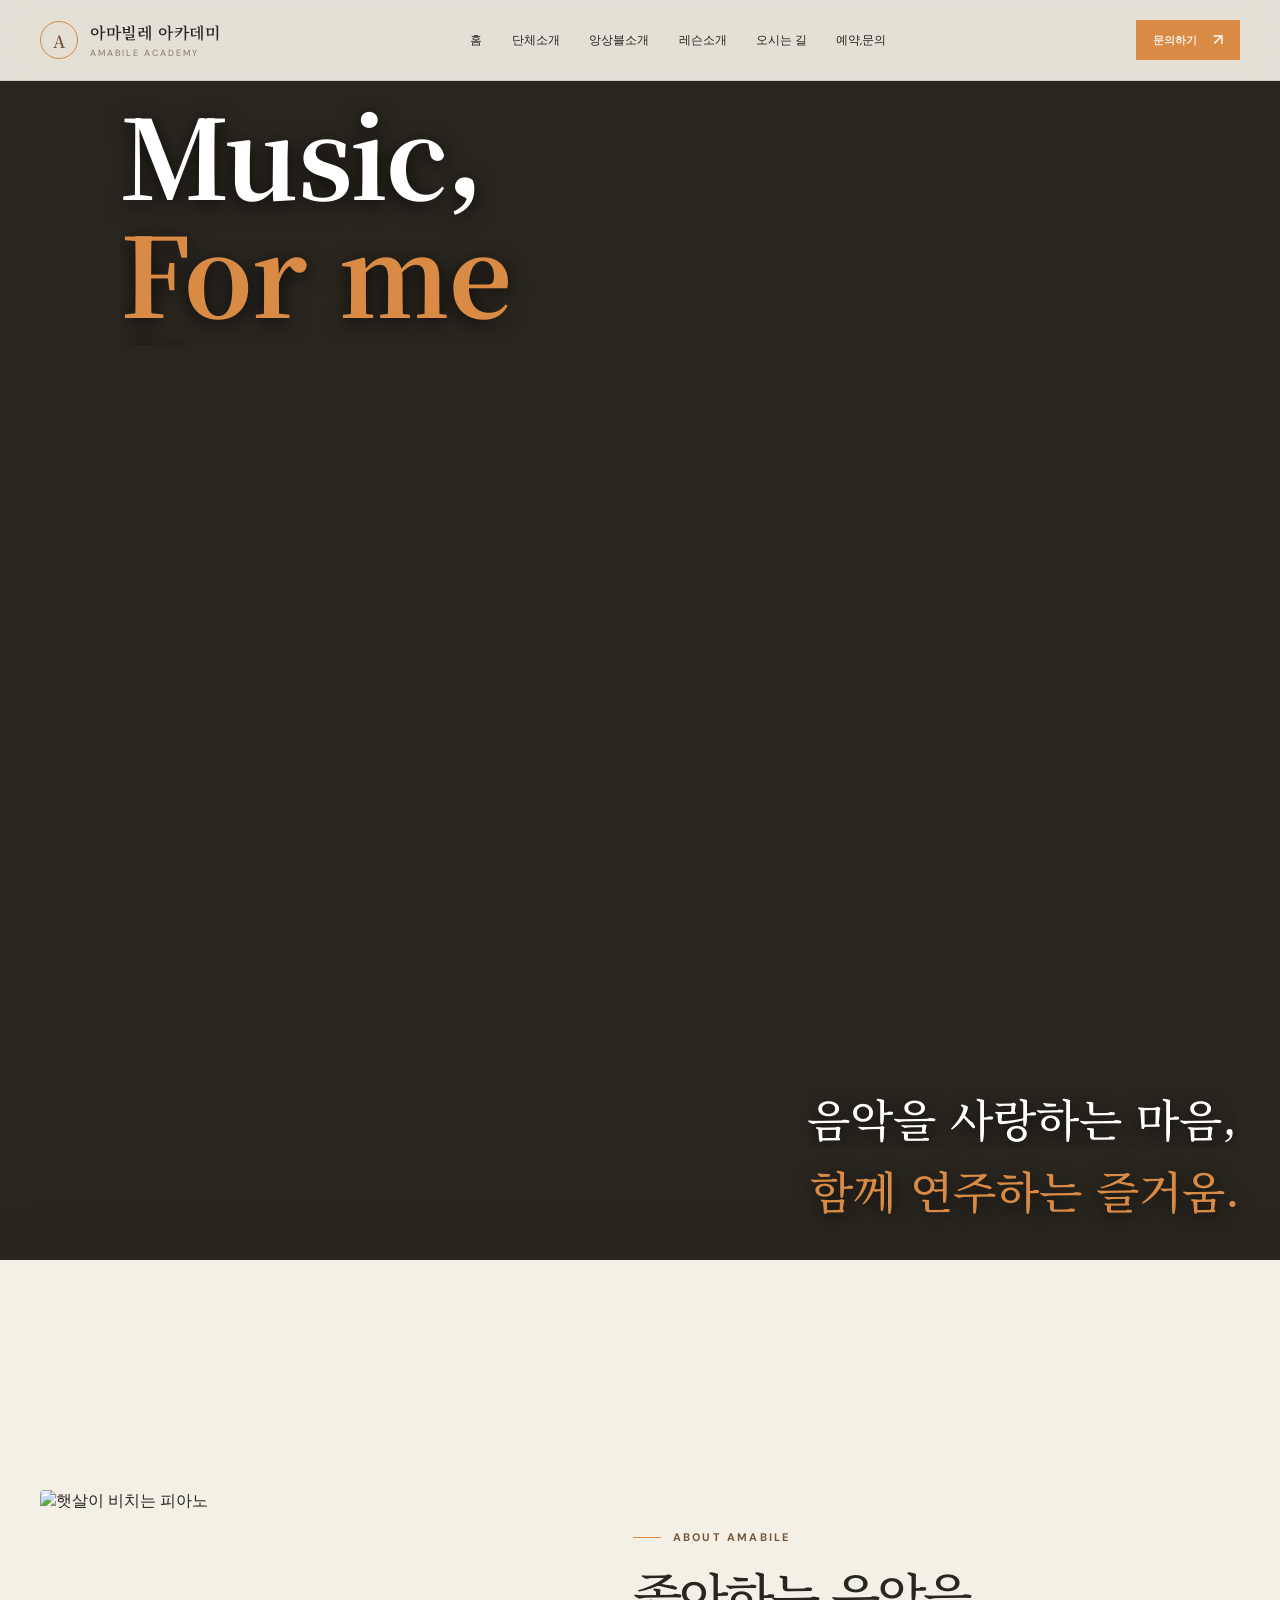
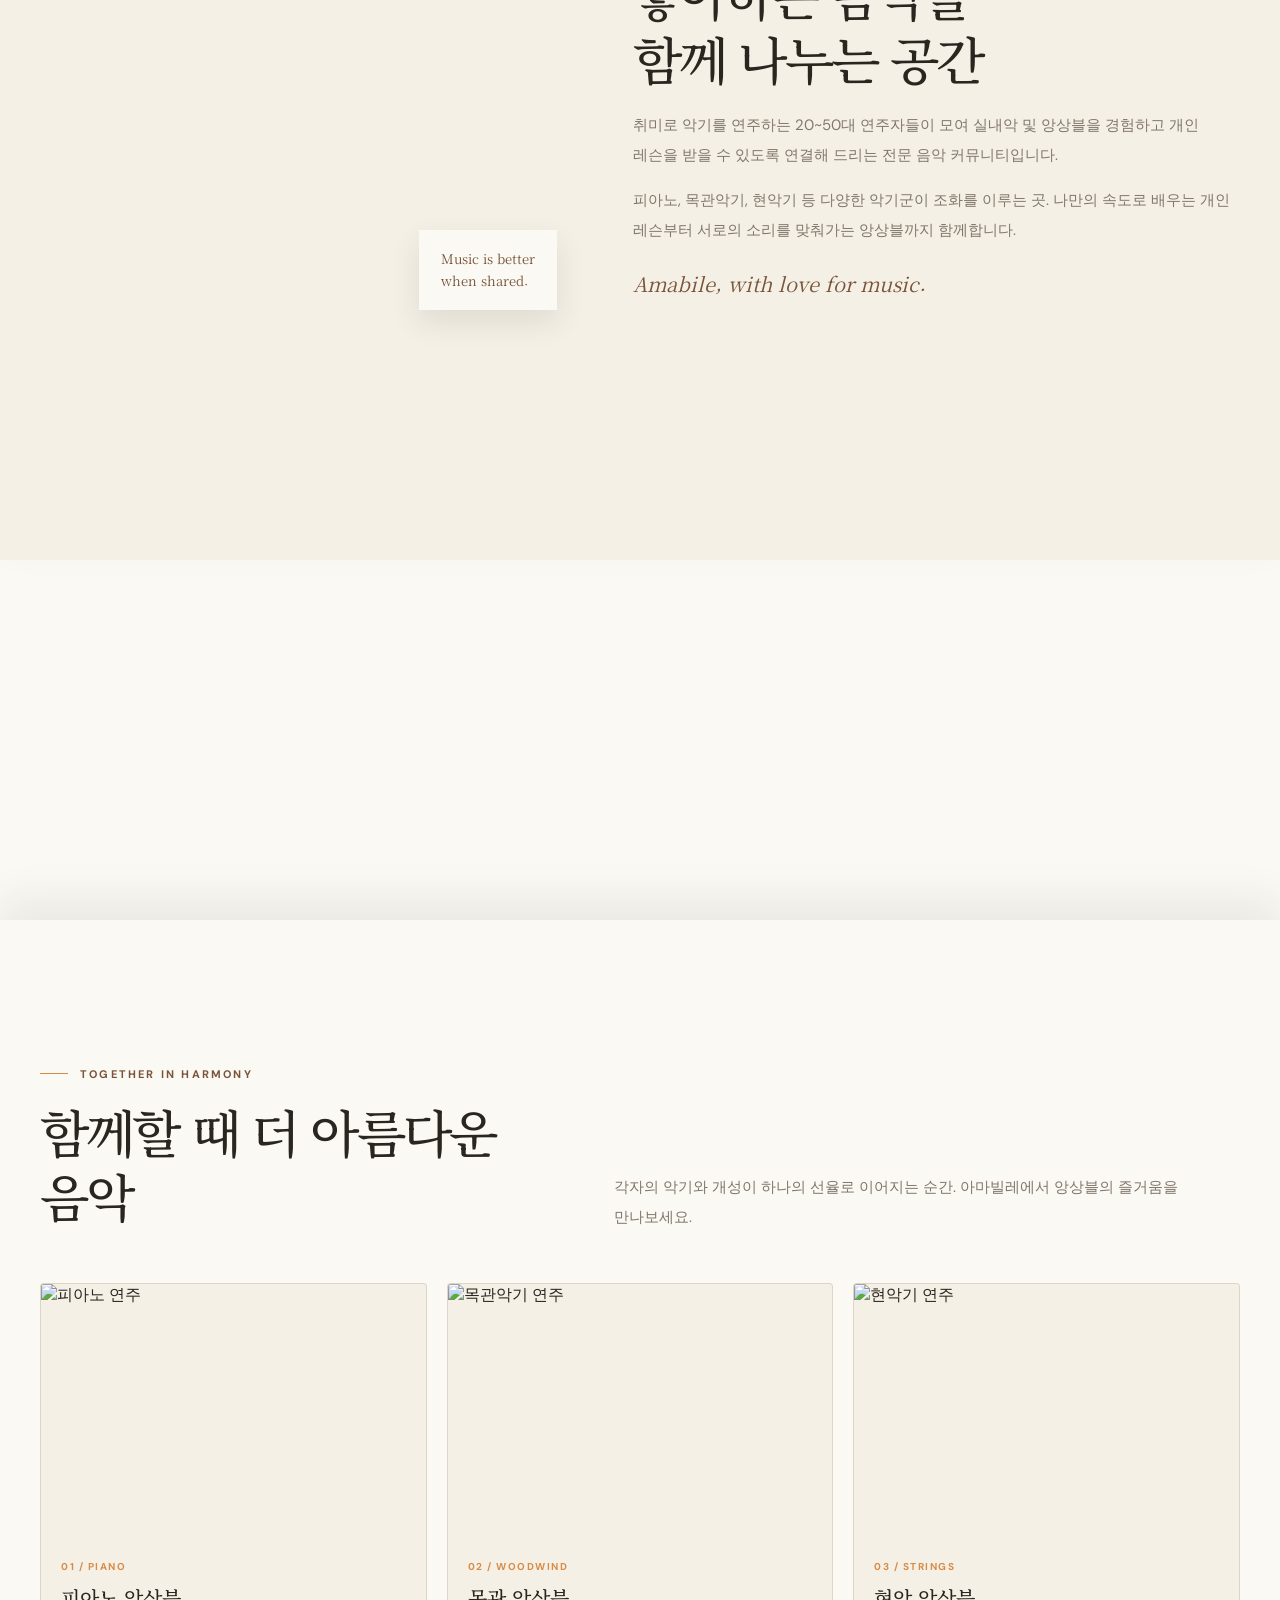
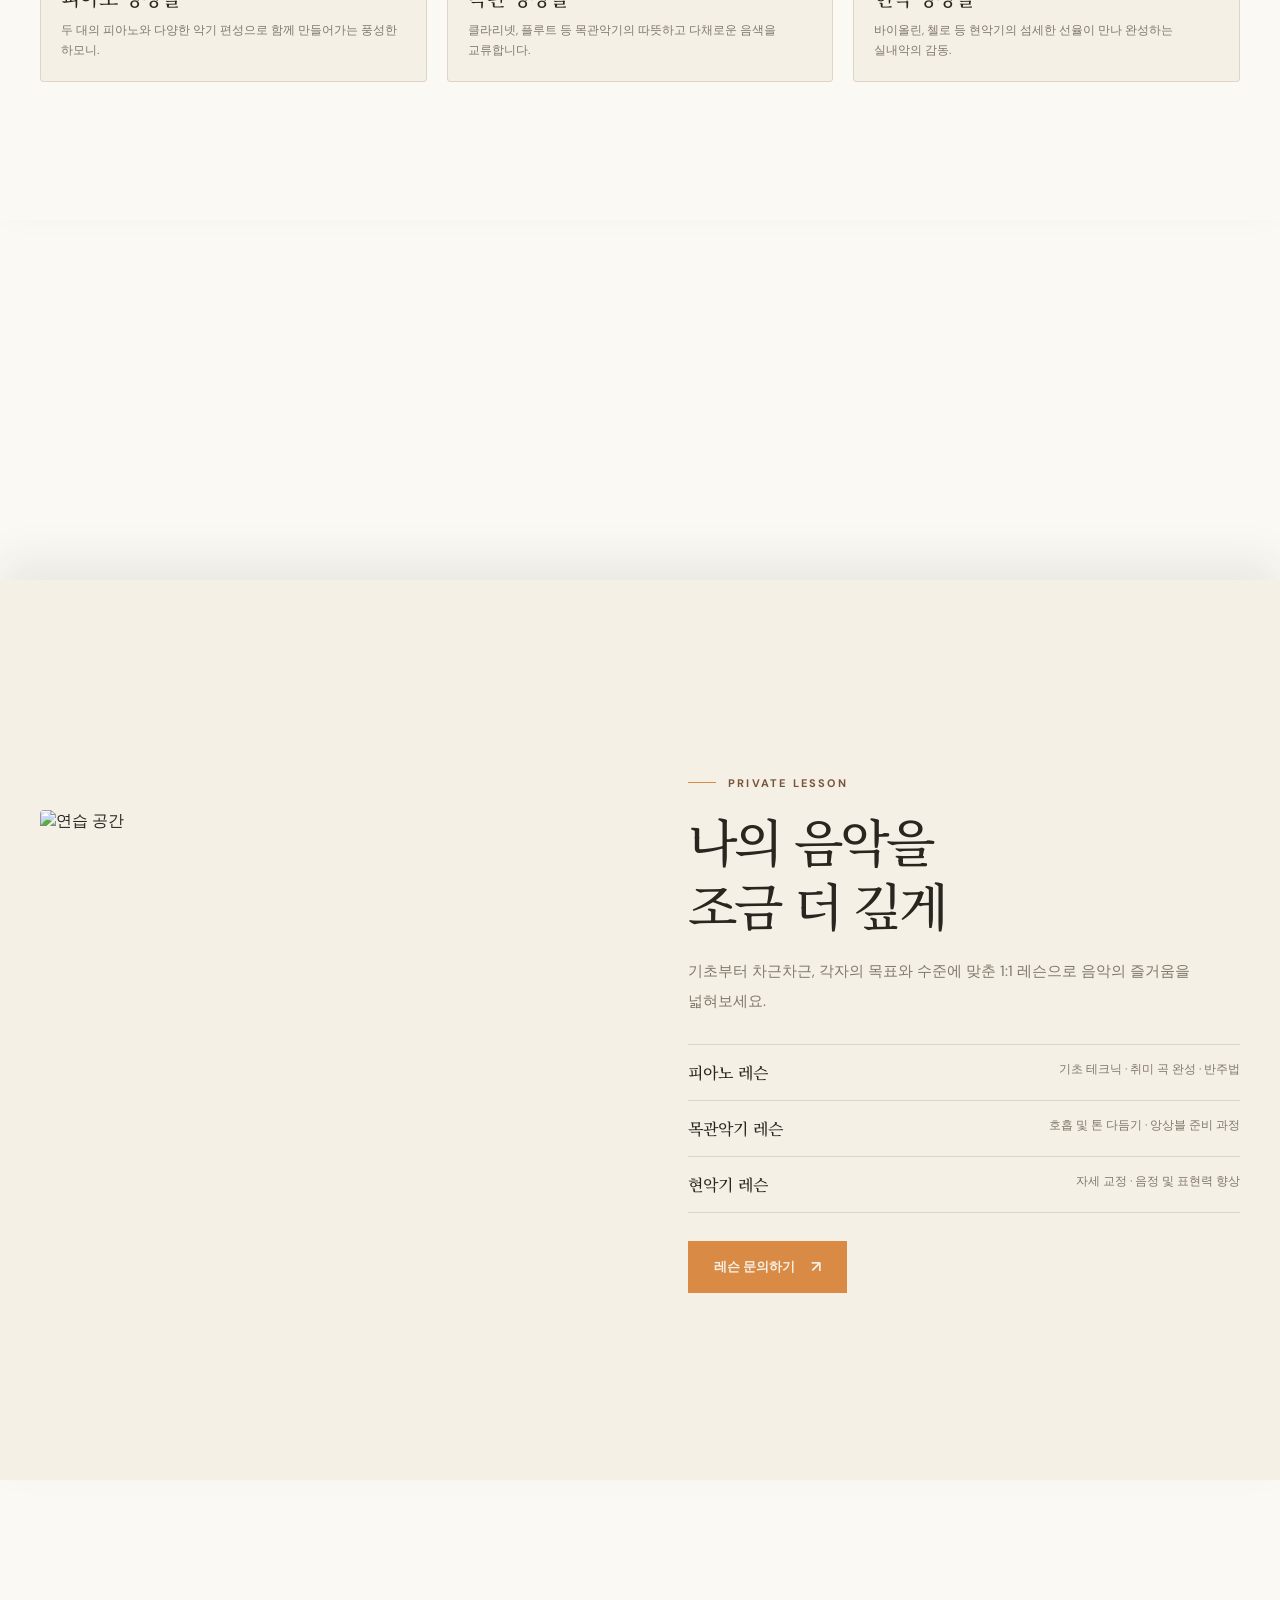
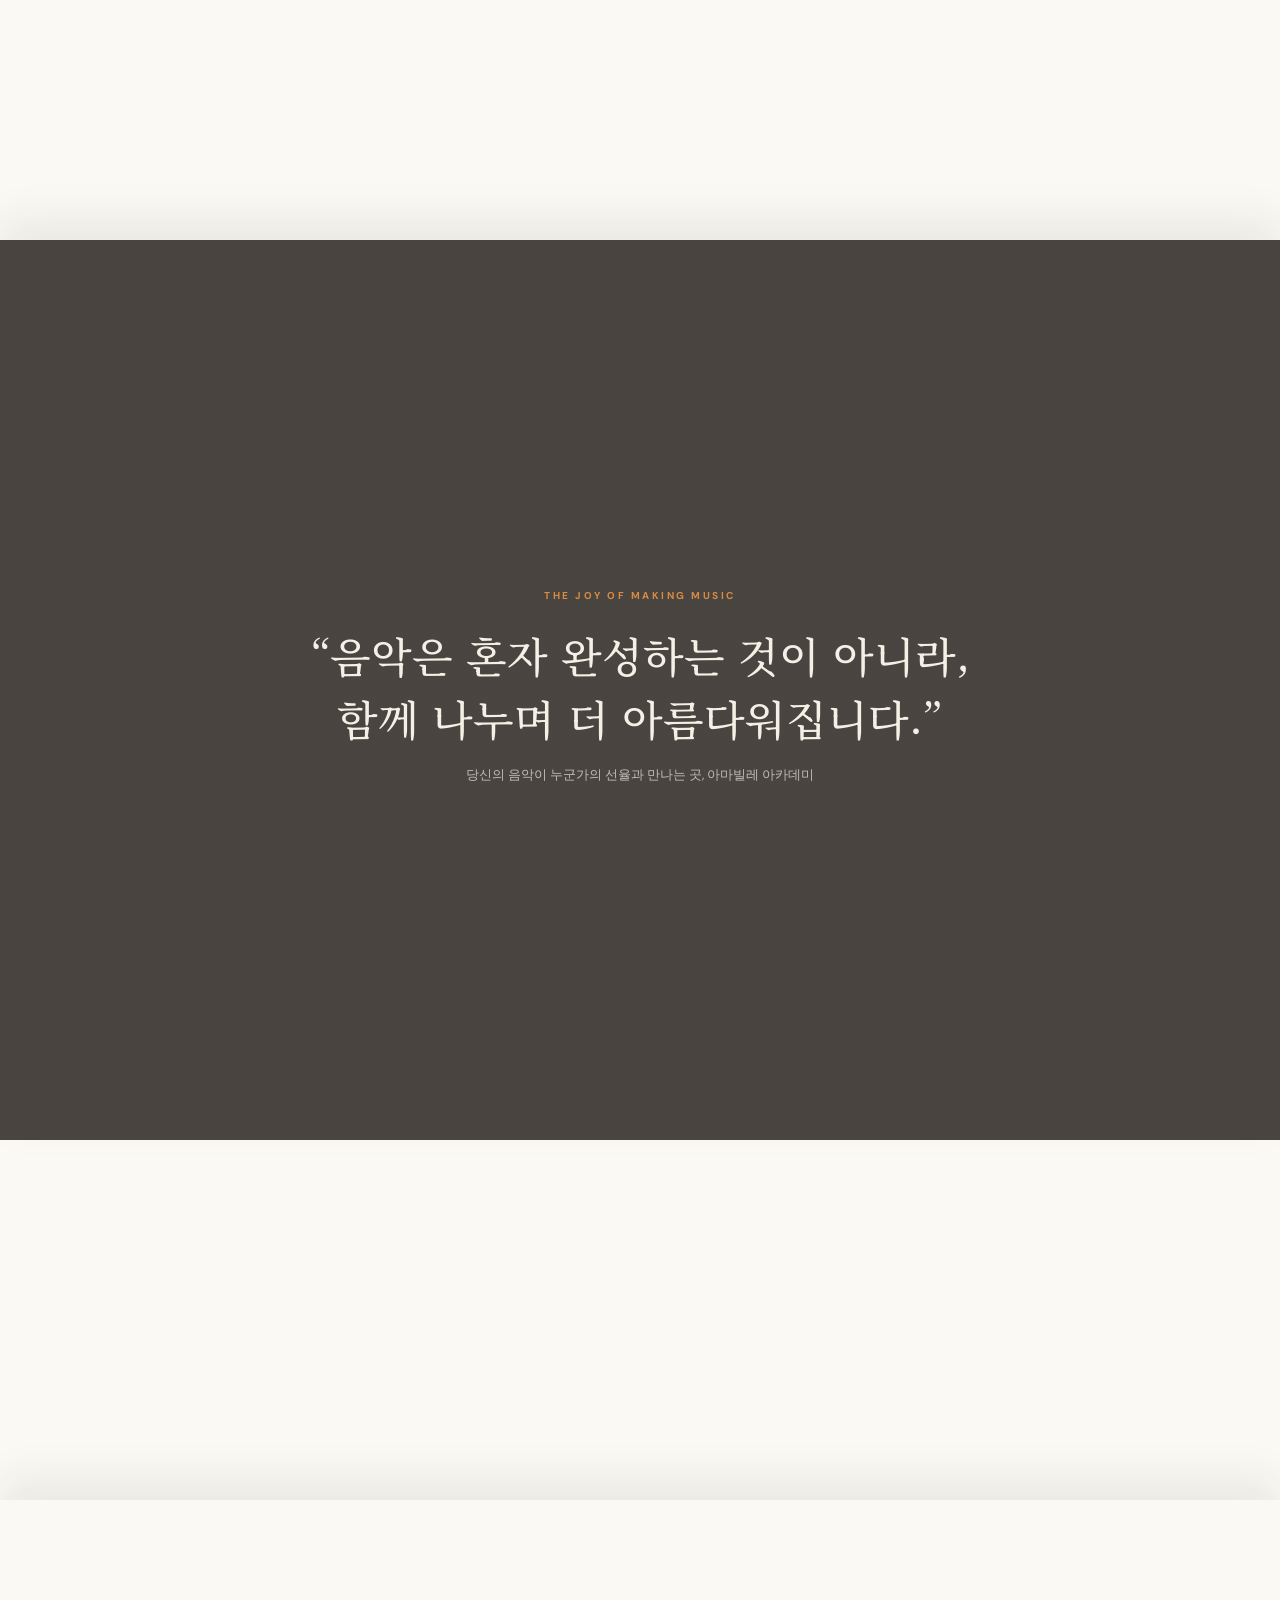
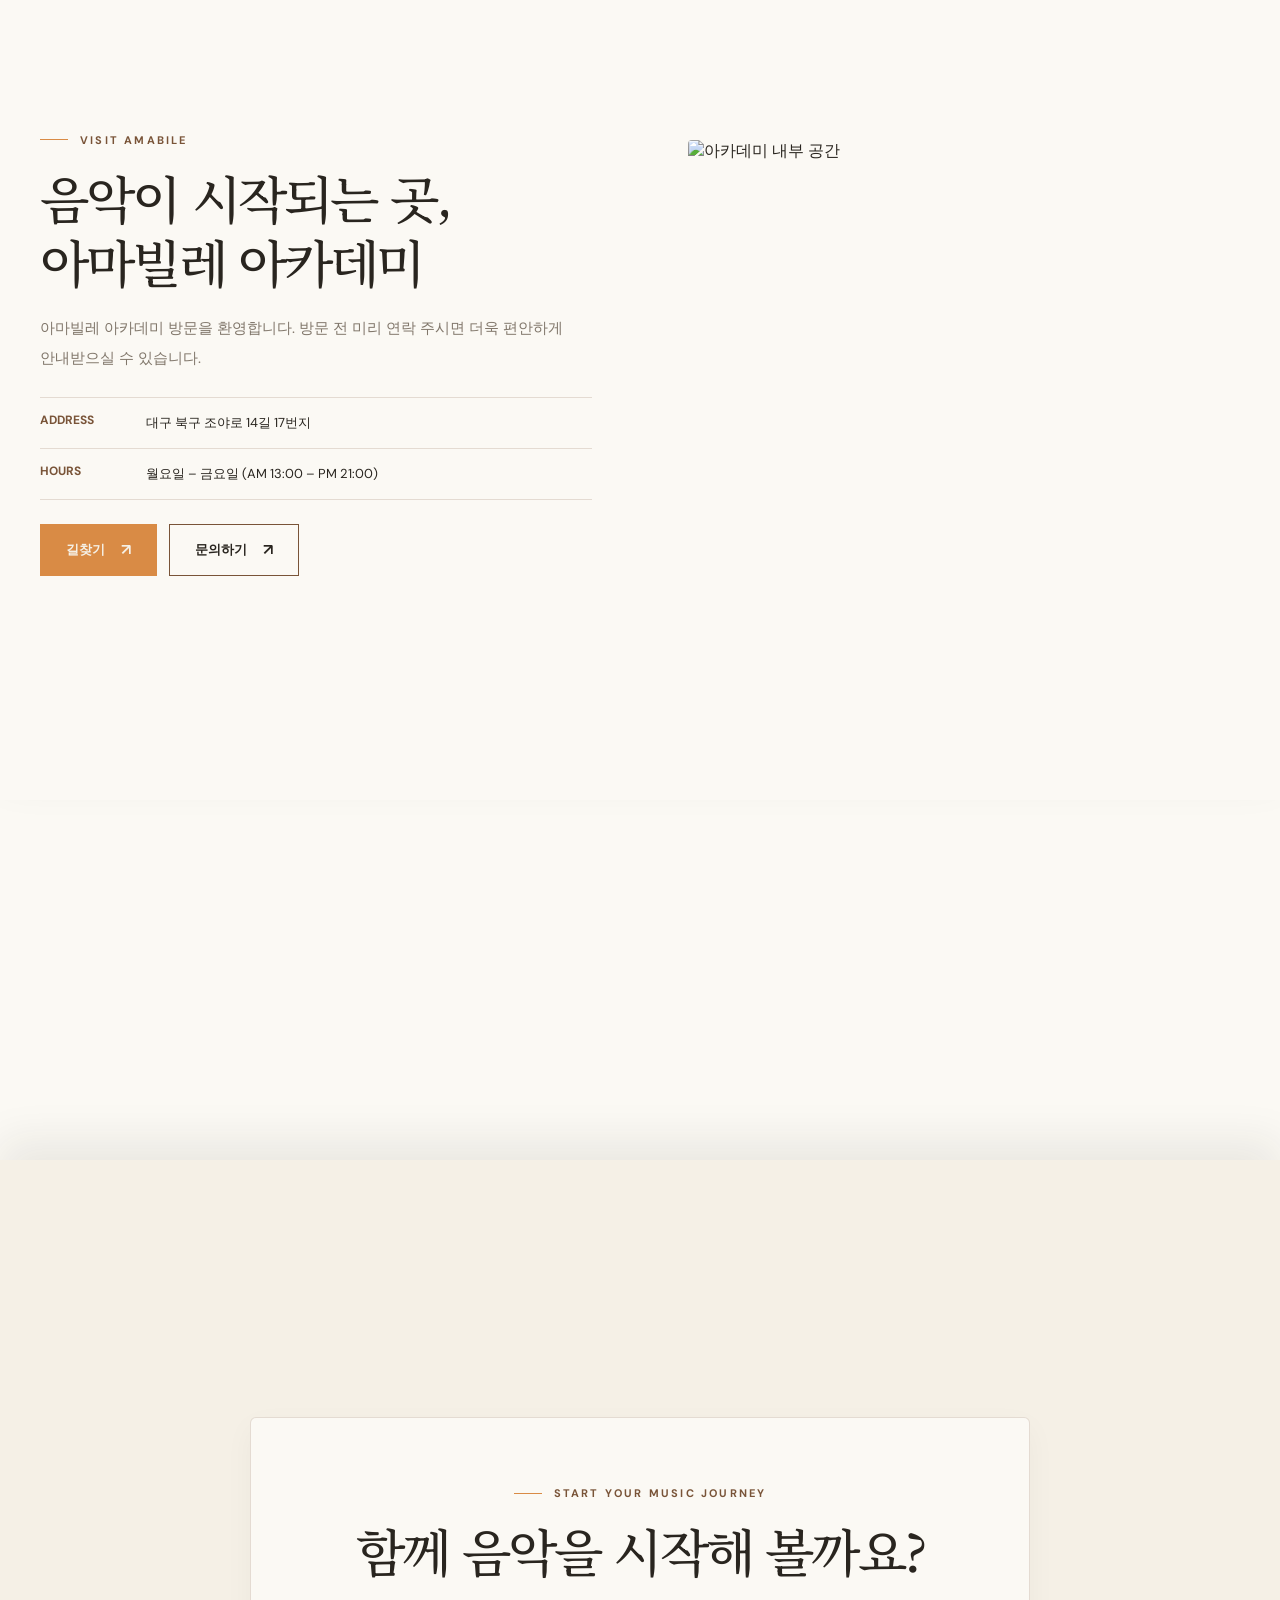
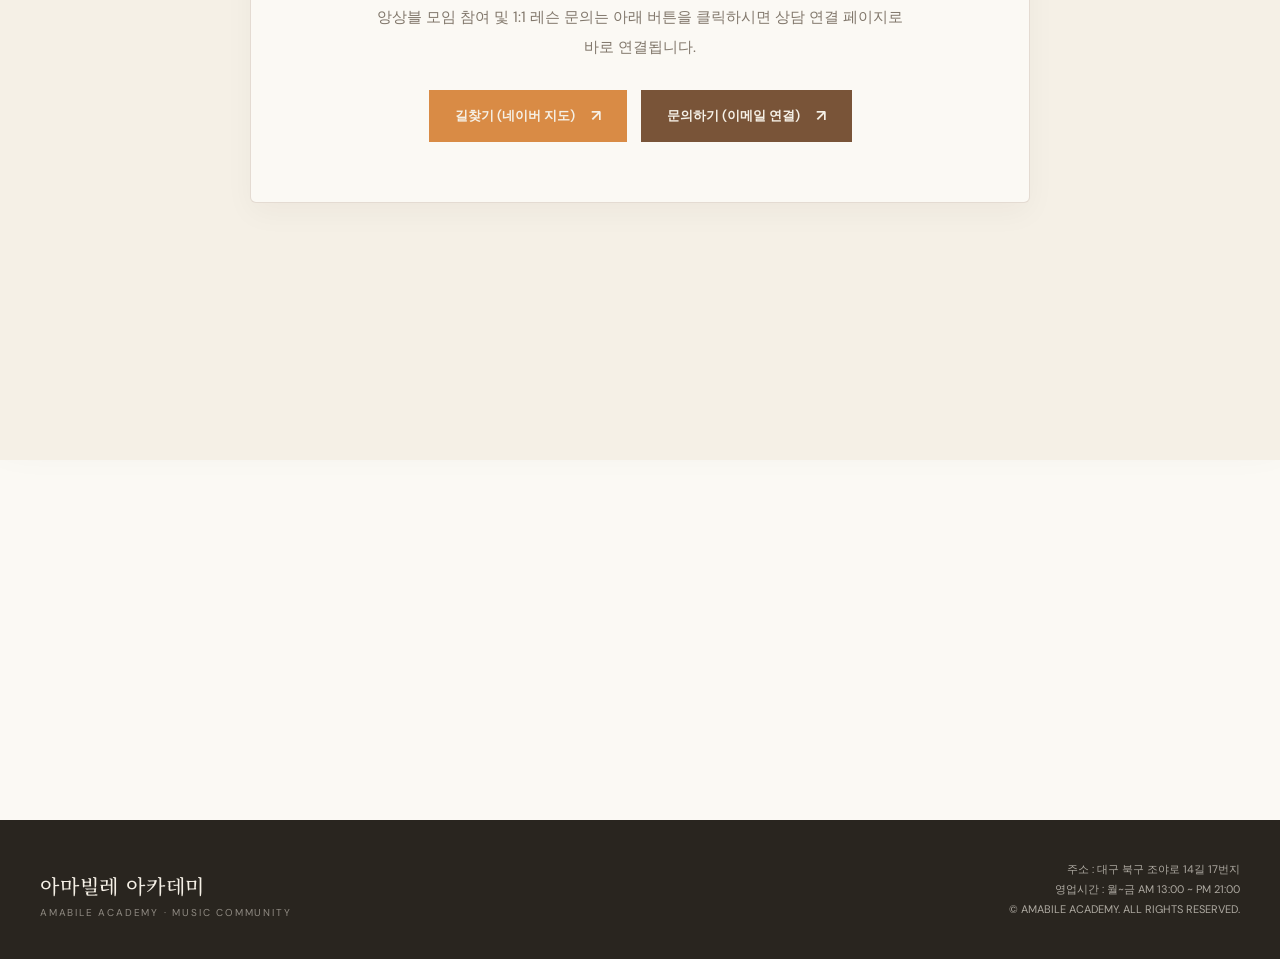
==== commit 049af3ad: "Update index2.html" ====
--- a/index2.html
+++ b/index2.html
@@ -199,7 +199,7 @@
 
     .rotating-text-box {
       margin-top: 10px;
-      height: 131px; /* 첫 번째 줄과 동일한 높이 110px 지정 */
+      height: 130px; /* 첫 번째 줄과 동일한 높이 110px 지정 */
       overflow: hidden;
       position: relative;
     }
